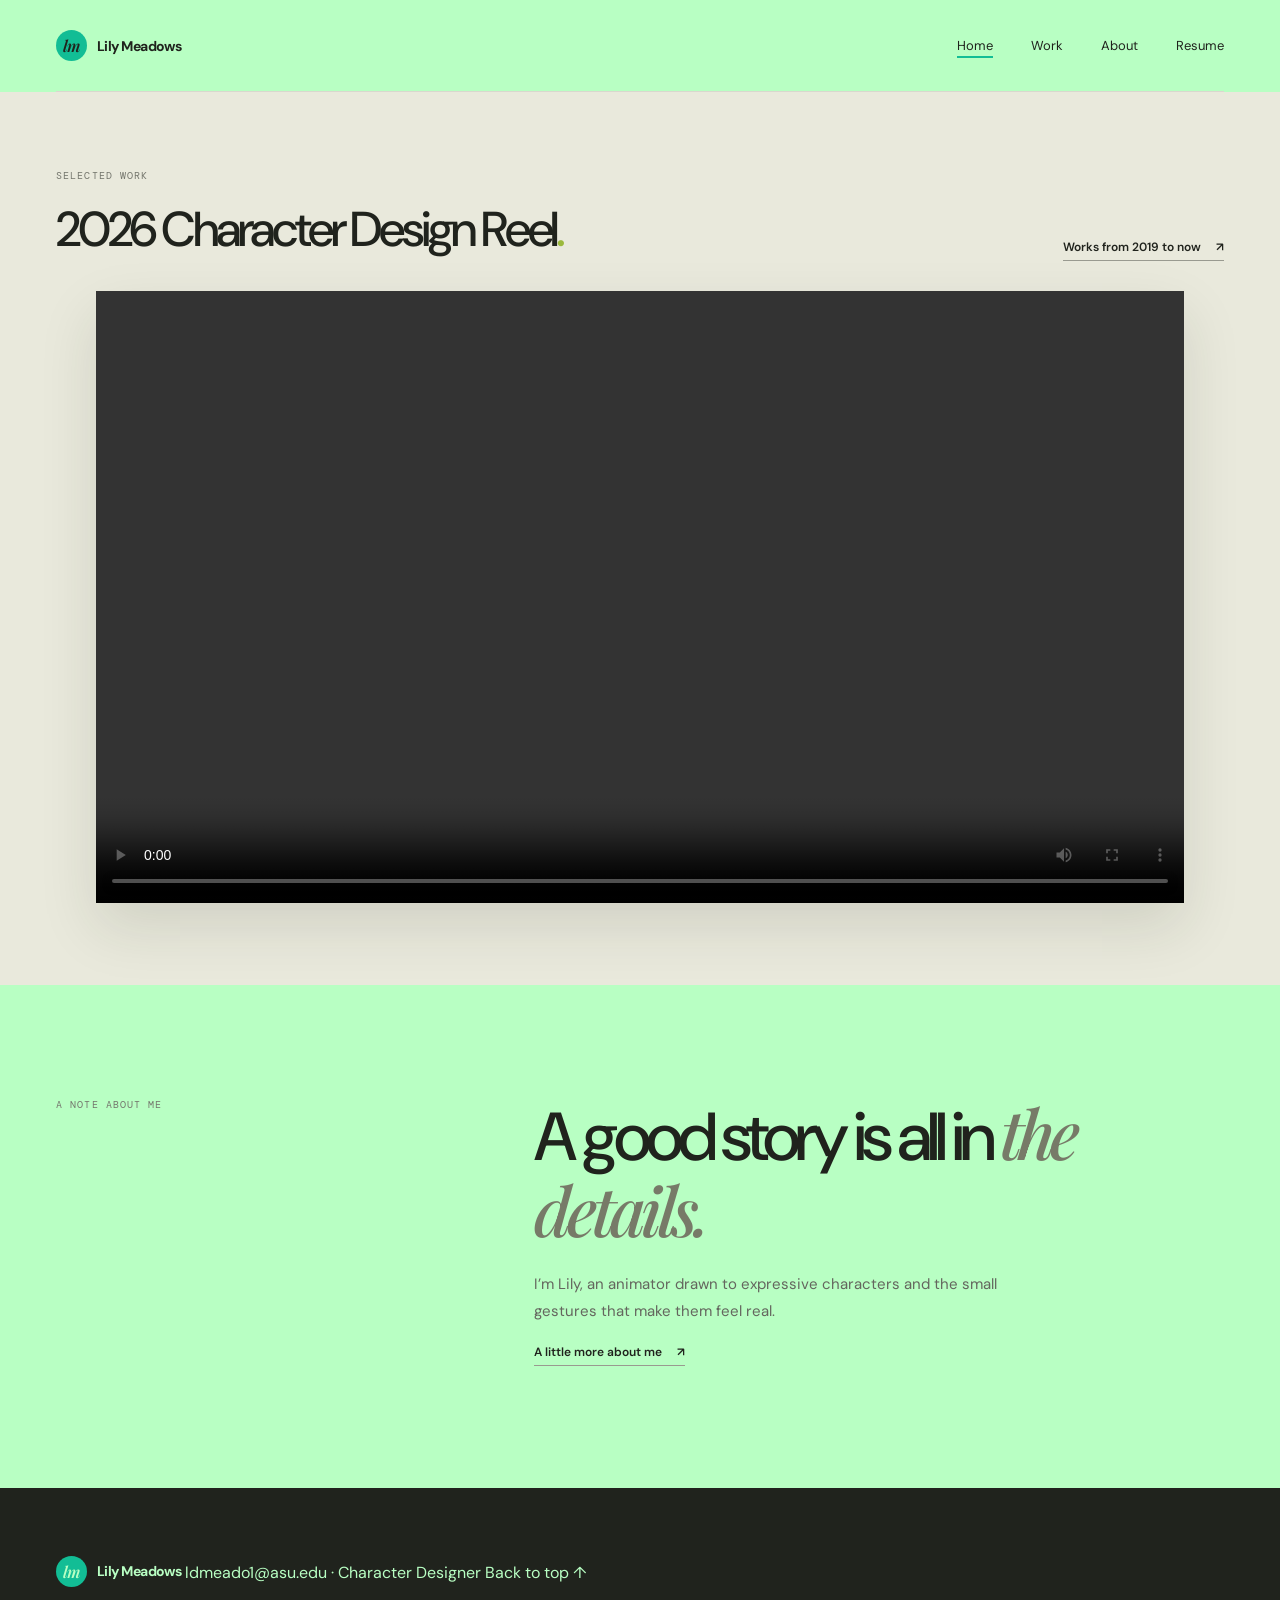
==== index.html @ b5676d4b "s" ====
<!DOCTYPE html>
<html lang="en">
<head>
    <meta charset="UTF-8">
    <meta name="viewport" content="width=device-width, initial-scale=1.0">
    <meta name="theme-color" content="#b8ffc3">
    <meta name="description" content="The animation portfolio of Lily Meadows — character design, movement, and stories brought to life.">
    <title>Lily Meadows — Character Designer</title>
    <link rel="stylesheet" href="style.css">
</head>
<body>
    <header class="site-header" id="top">
        <a class="wordmark" href="index.html" aria-label="Lily Meadows, home">
            <span class="wordmark-mark" aria-hidden="true">lm</span>
            <span>Lily Meadows</span>
        </a>
        <nav class="site-nav" aria-label="Main navigation">
            <a href="index.html" aria-current="page">Home</a>
            <a href="work.html">Work</a>
            <a href="about.html">About</a>
            <a href="Resume.html">Resume</a>
           
        </nav>
    </header>

    <main>
       
        </section>

        <section class="home-feature" aria-labelledby="feature-title">
            <div class="page-shell">
                <div class="section-heading">
                    <div>
                        <p class="eyebrow">Selected work</p>
                        <h2 id="feature-title">2026 Character Design Reel<span class="heading-period">.</span></h2>
                    </div>
                    <a class="text-link" href="work.html">Works from 2019 to now <span aria-hidden="true">↗</span></a>
                </div>
                <figure class="reel" id="reel">
                    <div class="reel-screen">
                        <video controls playsinline preload="metadata" aria-label="Lily Meadows animation reel">
                            <source src="Character_Design_Reel.mp4" type="video/mp4">
                            Your browser does not support the video tag.
                        </video>
                 
            </div>
        </section>

        <section class="home-about page-shell" aria-labelledby="home-about-title">
            <p class="eyebrow">A note about me</p>
            <div>
                <h2 id="home-about-title">A good story is all in <em>the details.</em></h2>
                <p>I’m Lily, an animator drawn to expressive characters and the small gestures that make them feel real.</p>
                <a class="text-link" href="about.html">A little more about me <span aria-hidden="true">↗</span></a>
            </div>
        </section>
    </main>

    <footer class="site-footer">
        <div class="page-shell footer-inner">
           
                <a class="wordmark" href="index.html"><span class="wordmark-mark" aria-hidden="true">lm</span><span>Lily Meadows</span></a>
                <span>ldmeado1@asu.edu · Character Designer</span>
                <a href="#top">Back to top ↑</a>
            </div>
        </div>

    </footer>
</body>
</html>
---- style.css ----
@import url('https://fonts.googleapis.com/css2?family=DM+Mono:wght@400;500&family=DM+Sans:wght@400;500;600;700&family=Playfair+Display:ital,wght@0,500;0,600;1,500;1,600&display=swap');



:root {
    color-scheme: light;
    --paper: #b8ffc3;
    --ink: #20231d;
    --muted: #74766d;
    --green: #12bd95;
    --line: #d9d8ce;
    --serif: "Playfair Display", Georgia, serif;
    --sans: "DM Sans", Arial, sans-serif;
    --mono: "DM Mono", monospace;
}

* {
    box-sizing: border-box;
}

html {
    scroll-behavior: smooth;
    scroll-padding-top: 5rem;
}

body {
    margin: 0;
    background: var(--paper);
    color: var(--ink);
    font-family: var(--sans);
    -webkit-font-smoothing: antialiased;
}

a {
    color: inherit;
    text-decoration: none;
}

a:focus-visible {
    outline: 2px solid var(--ink);
    outline-offset: 5px;
}

.page-shell,
.site-header {
    width: min(100% - 112px, 1280px);
    margin-inline: auto;
}

.site-header {
    height: 92px;
    display: flex;
    align-items: center;
    justify-content: space-between;
    border-bottom: 1px solid var(--line);
}

.wordmark {
    display: inline-flex;
    align-items: center;
    gap: 10px;
    font-size: 14px;
    font-weight: 700;
    letter-spacing: -0.04em;
}

.wordmark-mark {
    display: grid;
    width: 31px;
    height: 31px;
    place-items: center;
    border-radius: 50%;
    background: var(--green);
    font-family: var(--serif);
    font-size: 16px;
    font-style: italic;
    font-weight: 600;
}

.site-nav {
    display: flex;
    align-items: center;
    gap: 38px;
    font-size: 13px;
}

.site-nav a,
.footer-bottom a:last-child {
    transition: opacity 160ms ease;
}

.site-nav a:hover,
.footer-bottom a:last-child:hover {
    opacity: 0.55;
}

.site-nav .nav-contact {
    display: inline-flex;
    align-items: center;
    gap: 12px;
    padding: 12px 17px;
    border: 1px solid var(--ink);
    border-radius: 99px;
}

.site-nav a[aria-current="page"] {
    text-decoration: underline;
    text-decoration-color: var(--green);
    text-decoration-thickness: 2px;
    text-underline-offset: 6px;
}

.page-intro {
    display: grid;
    grid-template-columns: 1fr minmax(220px, 0.55fr);
    align-items: end;
    gap: 20px 40px;
    padding-top: 105px;
    padding-bottom: 84px;
}

.page-intro > .eyebrow {
    grid-column: 1 / -1;
    color: var(--muted);
}

.page-intro h1 {
    grid-column: 1;
    align-self: start;
    font-size: clamp(68px, 9vw, 118px);
    line-height: 0.9;
}

.page-intro-note {
    max-width: 330px;
    justify-self: end;
    margin-bottom: 7px;
    color: #64665e;
    font-size: 15px;
    line-height: 1.8;
}

.about-page-intro h1 {
    font-size: clamp(58px, 8vw, 106px);
}

.resume-content {
    padding: 20px 0 105px;
    background: #e9e9dc;
}

.resume-pdf-section {
    padding: 0 0 76px;
}

.resume-pdf-heading {
    display: flex;
    align-items: center;
    justify-content: space-between;
    gap: 20px;
    padding: 18px 0;
    border-top: 1px solid var(--line);
}

.resume-pdf-heading .eyebrow {
    color: var(--muted);
}

.resume-pdf-viewer {
    display: block;
    width: 100%;
    height: min(1100px, 120vh);
    border: 1px solid var(--line);
    background: #fff;
}

.resume-row {
    display: grid;
    grid-template-columns: 1fr 1.65fr;
    gap: 60px;
    padding: 34px 0;
    border-bottom: 1px solid var(--line);
}

.resume-row > .eyebrow {
    padding-top: 5px;
    color: var(--muted);
}

.resume-detail {
    max-width: 680px;
}

.resume-detail > p,
.resume-project p {
    max-width: 560px;
    margin-bottom: 18px;
    color: #64665e;
    font-size: 15px;
    line-height: 1.8;
}

.focus-list {
    display: grid;
    grid-template-columns: repeat(2, minmax(0, 1fr));
    gap: 14px 24px;
    margin: 0;
    padding: 0;
    list-style: none;
}

.focus-list li {
    font-family: var(--serif);
    font-size: 21px;
}

.resume-project {
    display: flex;
    align-items: center;
    justify-content: space-between;
    gap: 24px;
}

.resume-project h3 {
    margin: 0 0 6px;
    font-size: 17px;
    font-weight: 600;
}

.resume-project p {
    margin-bottom: 0;
    font-size: 12px;
}

.home-feature {
    padding: 76px 0 82px;
    background: #e9e9dc;
}

.home-feature .section-heading {
    gap: 28px;
}

.home-feature .section-heading h2 {
    max-width: 620px;
}

.feature-card {
    position: relative;
    display: flex;
    min-height: 300px;
    align-items: center;
    justify-content: space-between;
    overflow: hidden;
    padding: 50px 7%;
    background: var(--ink);
    color: var(--paper);
    transition: background 180ms ease;
}

.feature-card:hover {
    background: #30342a;
}

.feature-star {
    color: var(--green);
    font-size: clamp(110px, 19vw, 230px);
    line-height: 1;
    transition: transform 400ms ease;
}

.feature-card:hover .feature-star {
    transform: rotate(35deg);
}

.feature-card-copy {
    display: grid;
    gap: 13px;
}

.feature-card-copy .caption-label {
    color: #aeb1a3;
}

.feature-card-title {
    font-family: var(--serif);
    font-size: clamp(30px, 5vw, 56px);
    letter-spacing: -0.05em;
}

.feature-card-link {
    color: var(--green);
    font-size: 12px;
}

.feature-card-index {
    position: absolute;
    right: 22px;
    bottom: 20px;
    color: #aeb1a3;
    font-family: var(--mono);
    font-size: 9px;
}

.home-about {
    display: grid;
    grid-template-columns: 1fr 1.65fr;
    gap: 60px;
    padding-top: 112px;
    padding-bottom: 122px;
}

.home-about > .eyebrow {
    color: var(--muted);
}

.home-about h2 {
    max-width: 600px;
    margin-bottom: 20px;
    font-size: clamp(39px, 5.3vw, 68px);
    font-weight: 500;
    letter-spacing: -0.075em;
    line-height: 1.06;
}

.home-about h2 em {
    color: #777a68;
    font-family: var(--serif);
    font-weight: 500;
    letter-spacing: -0.075em;
}

.home-about > div > p {
    max-width: 515px;
    color: #64665e;
    font-size: 15px;
    line-height: 1.8;
}

.work-note {
    display: flex;
    align-items: center;
    justify-content: space-between;
    gap: 24px;
    padding-top: 43px;
    padding-bottom: 43px;
}

.work-note-star {
    color: var(--green);
    font-size: 28px;
}

.work-note p {
    margin: 0;
    font-family: var(--serif);
    font-size: clamp(18px, 2.5vw, 27px);
    font-style: italic;
}

.about-page-section {
    padding: 80px 0 110px;
    background: #e9e9dc;
}

.about-page-grid {
    display: grid;
    grid-template-columns: 1fr 1.65fr;
    gap: 60px;
}

.about-page-grid .about-label {
    justify-content: space-between;
}

.about-page-grid .about-copy > p + p {
    margin-top: -5px;
}

.about-values {
    display: grid;
    grid-template-columns: repeat(3, 1fr);
    gap: 30px;
    padding-top: 77px;
    padding-bottom: 92px;
}

.about-values article {
    padding-top: 18px;
    border-top: 1px solid var(--line);
}

.value-number {
    color: var(--muted);
    font-family: var(--mono);
    font-size: 10px;
}

.about-values h2 {
    margin: 27px 0 10px;
    font-family: var(--serif);
    font-size: 25px;
    font-weight: 500;
    letter-spacing: -0.03em;
}

.about-values p {
    max-width: 280px;
    margin-bottom: 0;
    color: #64665e;
    font-size: 13px;
    line-height: 1.8;
}

.intro {
    position: relative;
    display: grid;
    min-height: 495px;
    grid-template-columns: 1.35fr 0.65fr;
    align-items: center;
    padding-top: 36px;
    padding-bottom: 70px;
}

.eyebrow {
    margin: 0;
    font-family: var(--mono);
    font-size: 10px;
    letter-spacing: 0.11em;
    line-height: 1.5;
    text-transform: uppercase;
}

.intro-copy .eyebrow {
    display: flex;
    align-items: center;
    gap: 10px;
    margin-bottom: 25px;
    color: var(--muted);
}

.availability-dot {
    width: 7px;
    height: 7px;
    border-radius: 50%;
    background: #a5c937;
    box-shadow: 0 0 0 4px rgb(165 201 55 / 17%);
}

h1,
h2,
p,
figure {
    margin-top: 0;
}

h1 {
    margin-bottom: 0;
    font-size: clamp(76px, 10vw, 144px);
    font-weight: 500;
    letter-spacing: -0.095em;
    line-height: 0.82;
}

h1 em,
.about-copy h2 em,
.footer-title em {
    color: #777a68;
    font-family: var(--serif);
    font-weight: 500;
    letter-spacing: -0.075em;
}

.intro-aside {
    position: relative;
    width: min(100%, 285px);
    justify-self: end;
    margin-top: 95px;
}

.scribble {
    display: block;
    margin-bottom: 22px;
    color: #b3c95f;
    font-size: 38px;
    line-height: 1;
}

.intro-aside p,
.about-copy > p {
    color: #64665e;
    font-size: 15px;
    line-height: 1.8;
}

.intro-aside p {
    margin-bottom: 21px;
}

.text-link {
    display: inline-flex;
    align-items: center;
    gap: 15px;
    padding-bottom: 5px;
    border-bottom: 1px solid #999a90;
    font-size: 12px;
    font-weight: 600;
}

.text-link span {
    transition: transform 180ms ease;
}

.text-link:hover span {
    transform: translate(3px, -2px);
}

.intro-index {
    position: absolute;
    right: 0;
    bottom: 30px;
    left: 0;
    display: flex;
    justify-content: space-between;
    color: var(--muted);
    font-family: var(--mono);
    font-size: 9px;
    letter-spacing: 0.08em;
    text-transform: uppercase;
}

.work-section {
    padding: 87px 0 83px;
    background: #e9e9dc;
}

.section-heading {
    display: flex;
    align-items: end;
    justify-content: space-between;
    margin-bottom: 30px;
}

.section-heading .eyebrow {
    margin-bottom: 14px;
    color: var(--muted);
}

.section-heading h2 {
    margin-bottom: 0;
    font-size: clamp(30px, 4vw, 49px);
    font-weight: 500;
    letter-spacing: -0.065em;
}

.heading-period {
    color: #9bb93c;
}

.section-number {
    padding-bottom: 6px;
    color: var(--muted);
    font-family: var(--mono);
    font-size: 10px;
}

.reel {
    margin-bottom: 0;
}

.reel-screen {
    overflow: hidden;
    background: #111;
    box-shadow: 0 24px 55px rgb(37 39 28 / 12%);
}

.reel video {
    display: block;
    width: 100%;
    aspect-ratio: 16 / 9;
    background: #111;
    object-fit: contain;
}

.reel-caption {
    display: flex;
    align-items: end;
    justify-content: space-between;
    padding-top: 19px;
}

.reel-caption > div {
    display: grid;
    gap: 5px;
}

.caption-label {
    color: var(--muted);
    font-family: var(--mono);
    font-size: 9px;
    letter-spacing: 0.08em;
    text-transform: uppercase;
}

.caption-title {
    font-size: 14px;
    font-weight: 600;
}

.reel-duration {
    color: var(--muted);
    font-family: var(--mono);
    font-size: 10px;
}

.reel-duration span {
    padding-inline: 5px;
    color: #9bb93c;
}

.ticker {
    overflow: hidden;
    padding: 22px 0 20px;
    background: var(--green);
}

.ticker-track {
    display: flex;
    width: max-content;
    align-items: center;
    gap: 30px;
    animation: drift 30s linear infinite;
    font-family: var(--serif);
    font-size: 21px;
    font-style: italic;
    letter-spacing: -0.03em;
}

.ticker-track i {
    font-family: var(--sans);
    font-size: 14px;
    font-style: normal;
}

.about-section {
    display: grid;
    grid-template-columns: 1fr 1.65fr;
    gap: 60px;
    padding-top: 122px;
    padding-bottom: 132px;
}

.about-label {
    display: flex;
    flex-direction: column;
    align-items: start;
    justify-content: space-between;
}

.about-label .eyebrow {
    color: var(--muted);
}

.about-doodle {
    color: #b3c95f;
    font-size: 36px;
}

.about-copy {
    max-width: 680px;
}

.about-copy h2 {
    max-width: 600px;
    margin-bottom: 23px;
    font-size: clamp(39px, 5.3vw, 68px);
    font-weight: 500;
    letter-spacing: -0.075em;
    line-height: 1.06;
}

.about-copy > p {
    max-width: 515px;
    margin-bottom: 22px;
}

.site-footer {
    padding: 68px 0 23px;
    background: var(--ink);
    color: var(--paper);
}

.footer-inner > .eyebrow {
    margin-bottom: 27px;
    color: #aeb1a3;
}

.footer-title {
    position: relative;
    display: inline-block;
    margin-bottom: 85px;
    font-size: clamp(54px, 9vw, 112px);
    font-weight: 500;
    letter-spacing: -0.085em;
    line-height: 0.98;
}

.footer-title em {
    color: var(--green);
}

.footer-title > span {
    position: absolute;
    top: 11px;
    right: -35px;
    color: var(--green);
    font-family: var(--sans);
    font-size: 25px;
    letter-spacing: 0;
}

.footer-bottom {
    display: flex;
    min-height: 53px;
    align-items: end;
    justify-content: space-between;
    border-top: 1px solid #45483f;
    color: #aeb1a3;
    font-size: 10px;
}

.footer-bottom .wordmark {
    color: var(--paper);
    font-size: 12px;
}

.footer-bottom .wordmark-mark {
    background: var(--green);
    color: var(--ink);
}

.footer-bottom > span {
    font-family: var(--mono);
    font-size: 9px;
}

@keyframes drift {
    to {
        transform: translateX(-50%);
    }
}

@media (max-width: 760px) {
    .page-shell,
    .site-header {
        width: min(100% - 44px, 600px);
    }

    .site-header {
        height: 76px;
    }

    .site-nav {
        gap: 16px;
        font-size: 12px;
    }

    .site-nav .nav-contact {
        display: none;
    }

    .page-intro {
        grid-template-columns: 1fr;
        gap: 20px;
        padding-top: 76px;
        padding-bottom: 60px;
    }

    .page-intro > .eyebrow,
    .page-intro h1 {
        grid-column: 1;
    }

    .page-intro h1,
    .about-page-intro h1 {
        font-size: clamp(65px, 13vw, 96px);
    }

    .page-intro-note {
        max-width: 370px;
        justify-self: end;
        margin-top: 4px;
        margin-bottom: 0;
    }

    .home-feature {
        padding: 60px 0;
    }

    .feature-card {
        min-height: 240px;
        padding: 35px 7%;
    }

    .feature-star {
        font-size: clamp(90px, 21vw, 155px);
    }

    .home-about,
    .about-page-grid,
    .resume-row {
        grid-template-columns: 1fr;
        gap: 27px;
        padding-top: 78px;
        padding-bottom: 83px;
    }

    .home-about h2 {
        font-size: clamp(42px, 9vw, 62px);
    }

    .work-note {
        flex-wrap: wrap;
    }

    .work-note p {
        flex: 1;
        min-width: 210px;
    }

    .about-page-section {
        padding: 62px 0 75px;
    }

    .resume-content {
        padding: 8px 0 64px;
    }

    .resume-pdf-section {
        padding-bottom: 52px;
    }

    .resume-pdf-heading {
        align-items: flex-start;
        flex-direction: column;
        gap: 13px;
    }

    .resume-pdf-viewer {
        height: 75vh;
        min-height: 480px;
    }

    .resume-row {
        gap: 18px;
        padding: 26px 0;
    }

    .resume-project {
        flex-wrap: wrap;
    }

    .about-page-grid {
        padding-top: 0;
        padding-bottom: 0;
    }

    .about-values {
        grid-template-columns: 1fr;
        gap: 28px;
        padding-top: 53px;
        padding-bottom: 66px;
    }

    .about-values article {
        display: grid;
        grid-template-columns: 38px 1fr;
        column-gap: 12px;
    }

    .about-values h2 {
        margin: 0 0 8px;
    }

    .about-values p {
        grid-column: 2;
    }

    .intro {
        min-height: 0;
        grid-template-columns: 1fr;
        gap: 40px;
        padding-top: 89px;
        padding-bottom: 92px;
    }

    .intro-copy .eyebrow {
        margin-bottom: 22px;
    }

    h1 {
        font-size: clamp(78px, 15vw, 115px);
    }

    .intro-aside {
        width: min(82%, 310px);
        justify-self: end;
        margin-top: 0;
    }

    .scribble {
        margin-bottom: 13px;
        font-size: 30px;
    }

    .intro-index {
        bottom: 24px;
        font-size: 8px;
    }

    .work-section {
        padding: 65px 0 61px;
    }

    .section-heading {
        gap: 20px;
        align-items: end;
        margin-bottom: 22px;
    }

    .section-heading h2 {
        font-size: clamp(28px, 6vw, 40px);
    }

    .section-number {
        white-space: nowrap;
        font-size: 8px;
    }

    .reel video {
        aspect-ratio: 4 / 3;
    }

    .ticker {
        padding-block: 17px;
    }

    .ticker-track {
        gap: 22px;
        font-size: 18px;
    }

    .about-section {
        grid-template-columns: 1fr;
        gap: 30px;
        padding-top: 82px;
        padding-bottom: 91px;
    }

    .about-doodle {
        display: none;
    }

    .about-copy h2 {
        font-size: clamp(42px, 9vw, 62px);
    }

    .site-footer {
        padding-top: 55px;
    }

    .footer-title {
        margin-bottom: 66px;
        font-size: clamp(54px, 11vw, 82px);
    }

    .footer-title > span {
        right: -23px;
        font-size: 19px;
    }

    .footer-bottom {
        min-height: 73px;
        flex-wrap: wrap;
        align-items: center;
        gap: 11px;
    }

    .footer-bottom > span {
        order: 1;
        width: 100%;
        padding-bottom: 10px;
    }
}

@media (max-width: 420px) {
    .page-shell,
    .site-header {
        width: calc(100% - 36px);
    }

    .site-nav {
        gap: 12px;
        font-size: 11px;
    }

    .wordmark {
        gap: 7px;
        font-size: 12px;
    }

    .wordmark-mark {
        width: 28px;
        height: 28px;
    }

    .site-nav .nav-contact {
        padding: 9px 10px;
    }

    .intro {
        padding-top: 76px;
    }

    h1 {
        font-size: 76px;
    }

    .intro-index {
        font-size: 7px;
    }
}

@media (prefers-reduced-motion: reduce) {
    html {
        scroll-behavior: auto;
    }

    *,
    *::before,
    *::after {
        animation-duration: 0.01ms !important;
        animation-iteration-count: 1 !important;
        transition-duration: 0.01ms !important;
    }
}
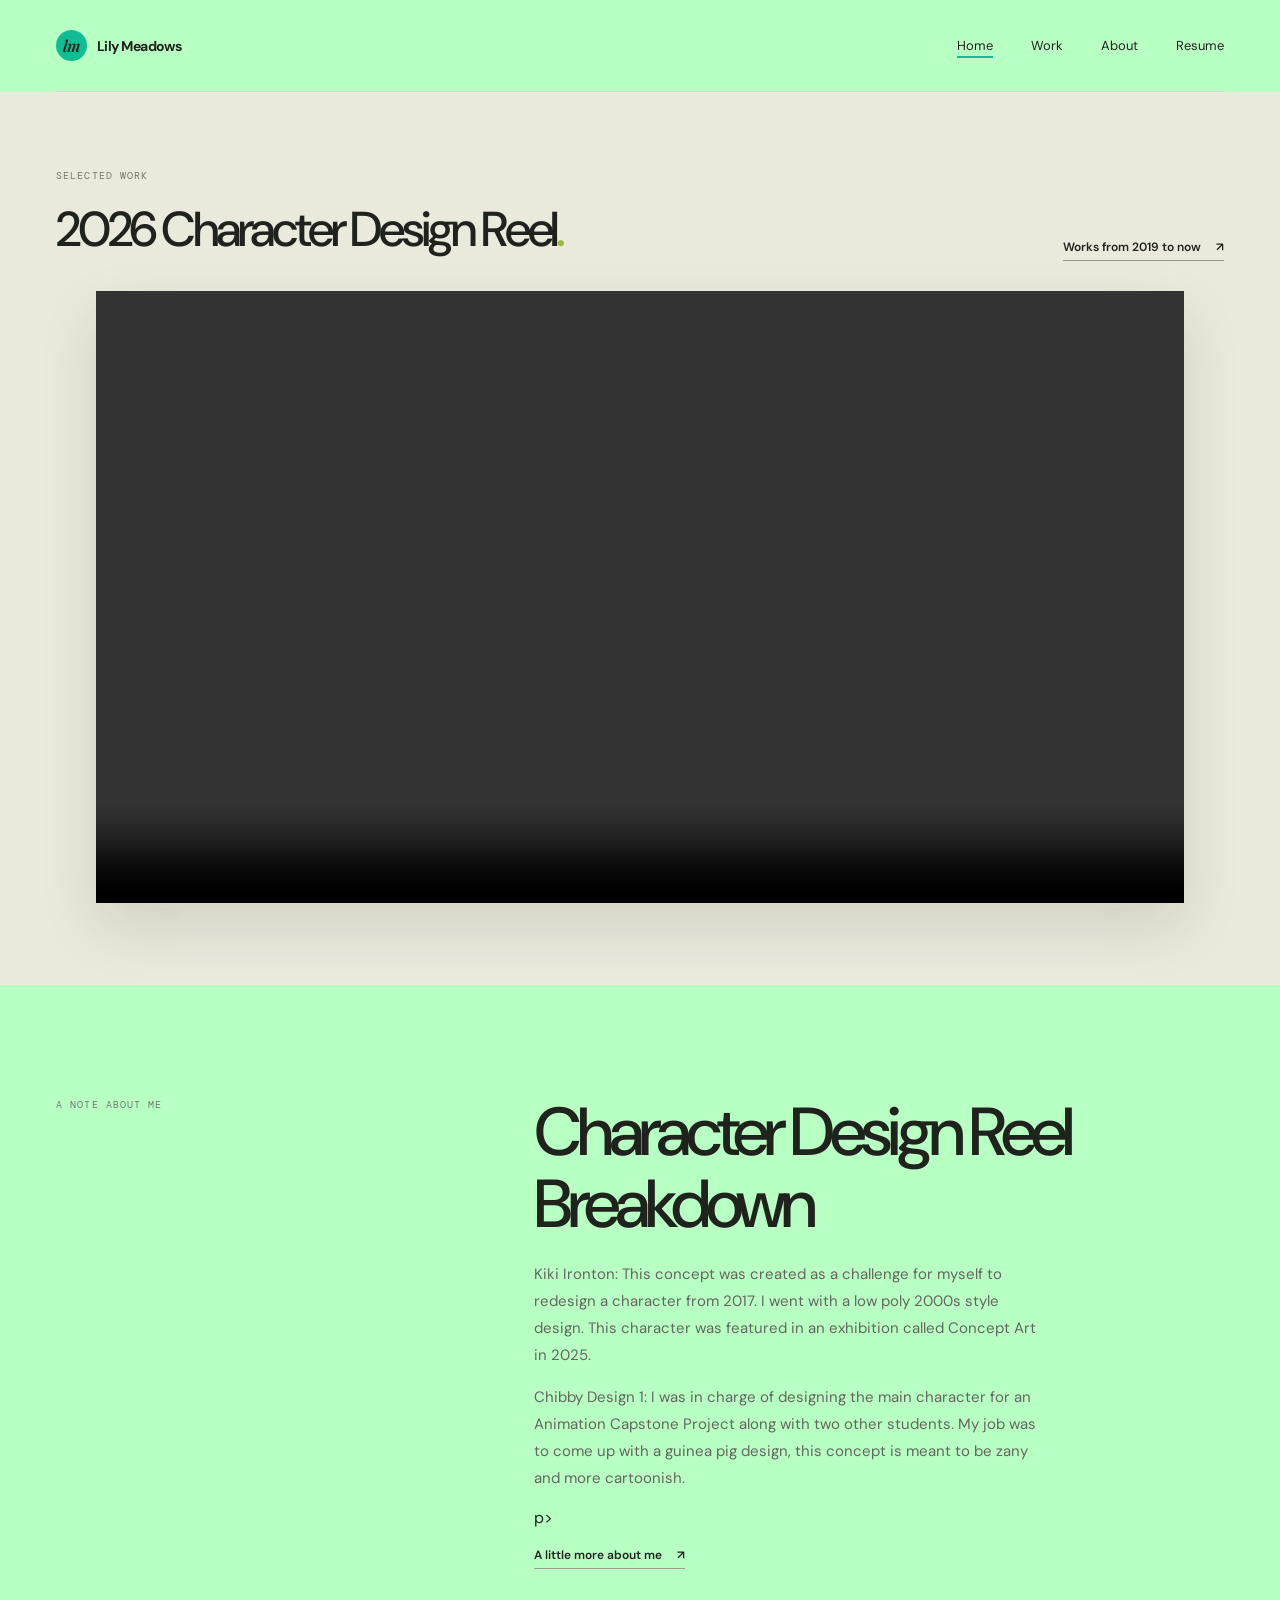
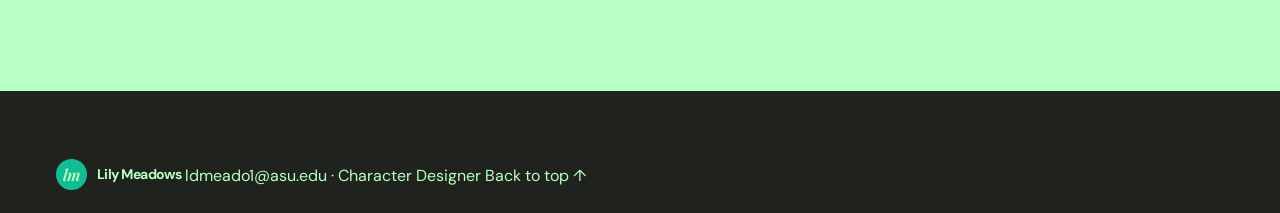
==== commit 7c66a2bd: "j" ====
--- a/index.html
+++ b/index.html
@@ -49,8 +49,9 @@
         <section class="home-about page-shell" aria-labelledby="home-about-title">
             <p class="eyebrow">A note about me</p>
             <div>
-                <h2 id="home-about-title">A good story is all in <em>the details.</em></h2>
-                <p>I’m Lily, an animator drawn to expressive characters and the small gestures that make them feel real.</p>
+                <h2 id="home-about-title">Character Design Reel Breakdown</h2>
+                <p>Kiki Ironton: This concept was created as a challenge for myself to redesign a character from 2017. I went with a low poly 2000s style design. This character was featured in an exhibition called Concept Art in 2025.</p>
+                <p> Chibby Design 1: I was in charge of designing the main character for an Animation Capstone Project along with two other students. My job was to come up with a guinea pig design, this concept is meant to be zany and more cartoonish.</p>p></p>
                 <a class="text-link" href="about.html">A little more about me <span aria-hidden="true">↗</span></a>
             </div>
         </section>
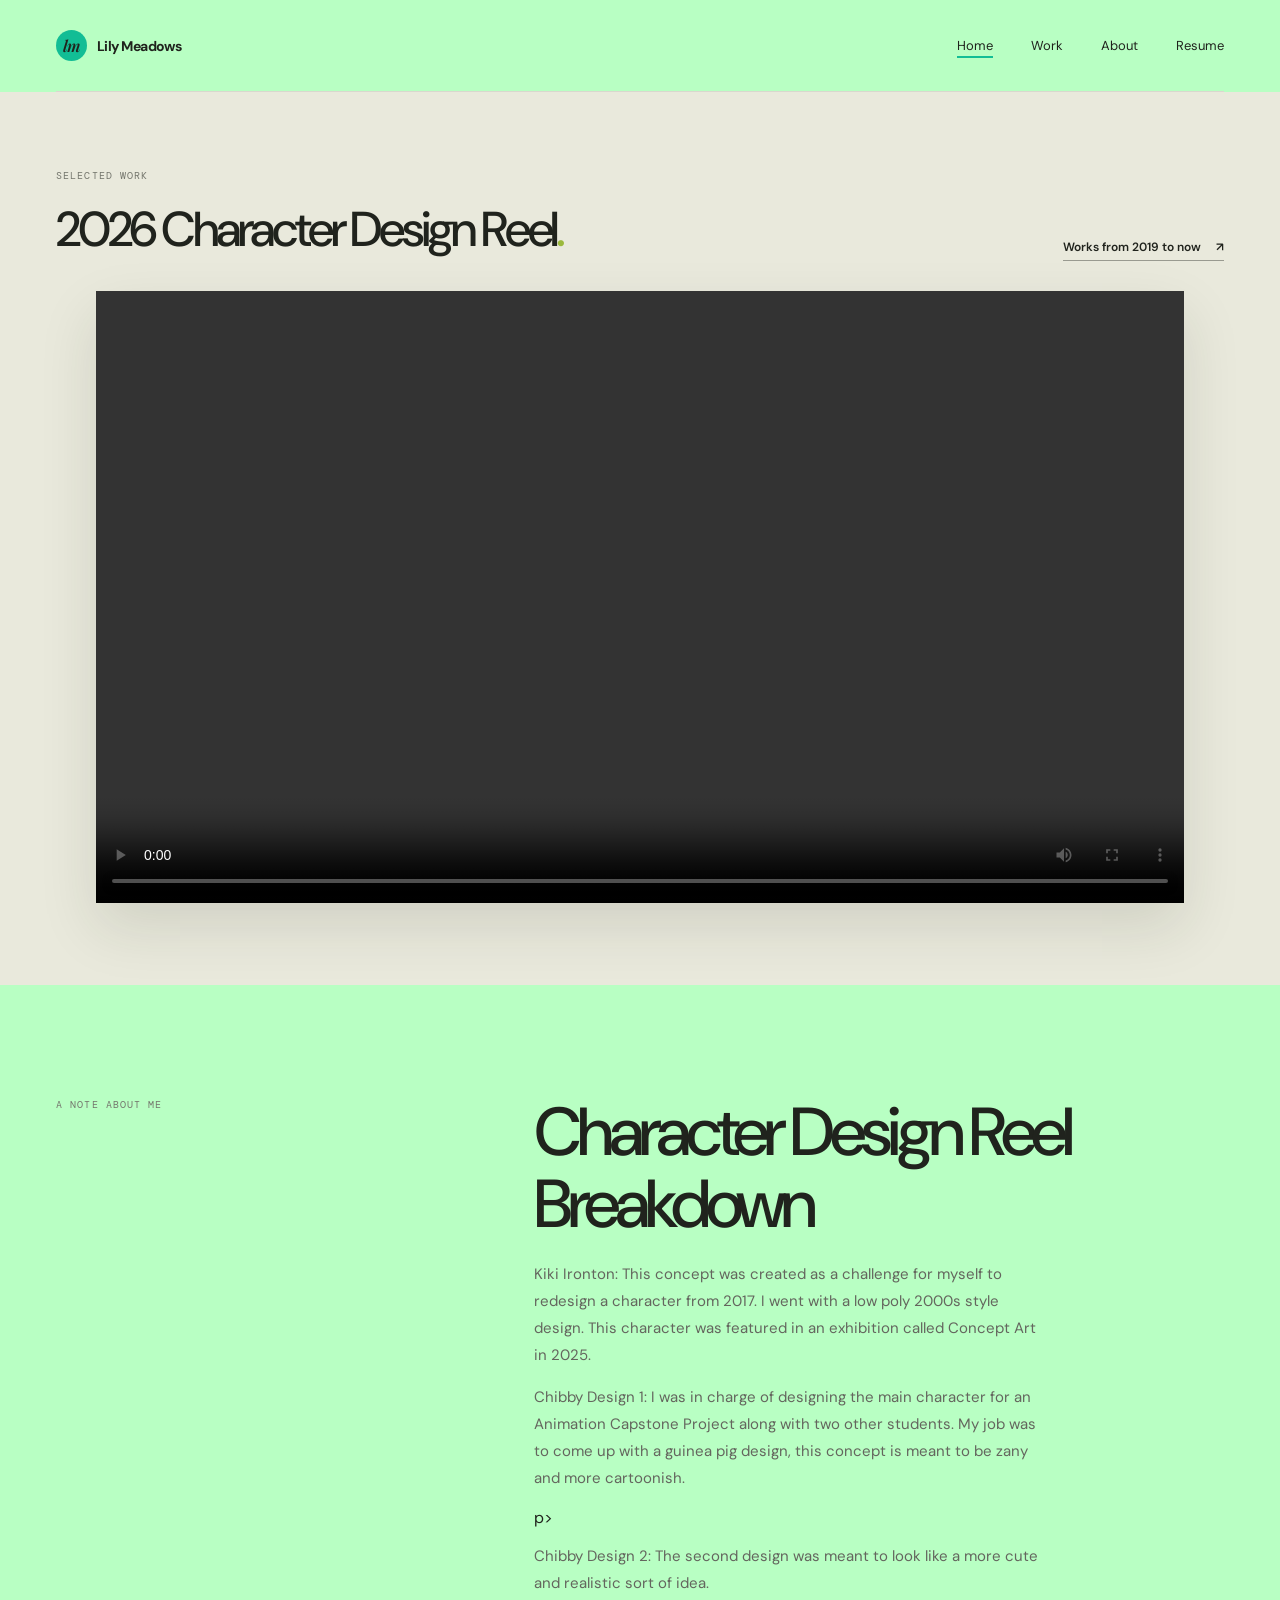
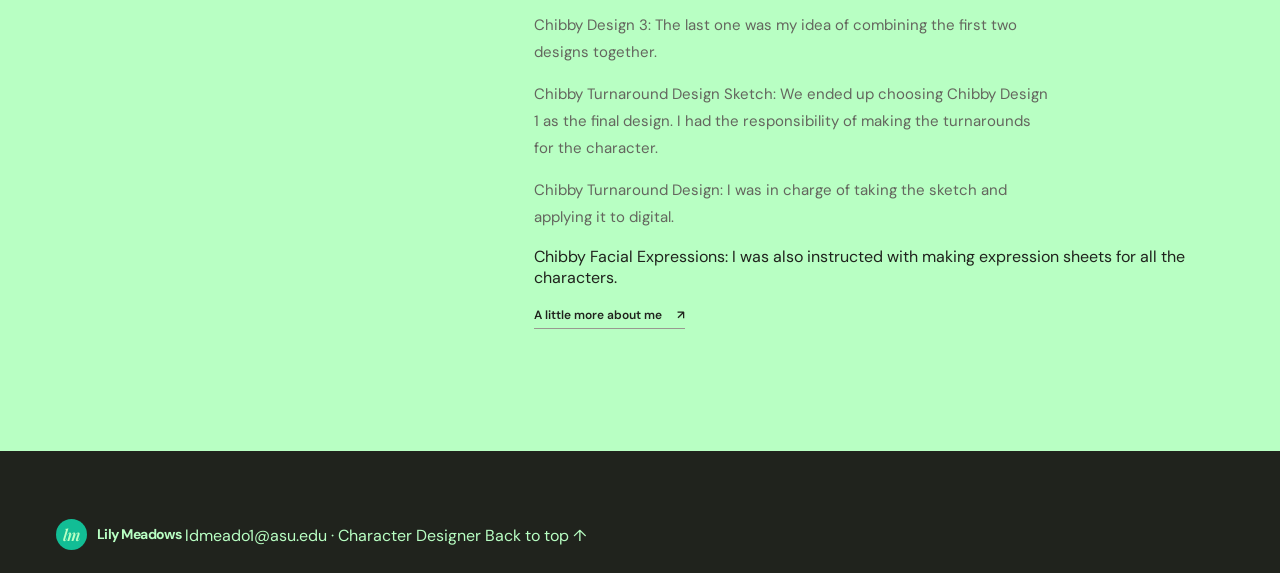
==== commit 07cfca49: "sss" ====
--- a/index.html
+++ b/index.html
@@ -52,6 +52,12 @@
                 <h2 id="home-about-title">Character Design Reel Breakdown</h2>
                 <p>Kiki Ironton: This concept was created as a challenge for myself to redesign a character from 2017. I went with a low poly 2000s style design. This character was featured in an exhibition called Concept Art in 2025.</p>
                 <p> Chibby Design 1: I was in charge of designing the main character for an Animation Capstone Project along with two other students. My job was to come up with a guinea pig design, this concept is meant to be zany and more cartoonish.</p>p></p>
+                <p>Chibby Design 2: The second design was meant to look like a more cute and realistic sort of idea.</p>
+                <p>Chibby Design 3: The last one was my idea of combining the first two designs together. </p>
+                <p>Chibby Turnaround Design Sketch: We ended up choosing Chibby Design 1 as the final design. I had the responsibility of making the turnarounds for the character.</p>
+                <p>Chibby Turnaround Design: I was in charge of taking the sketch and applying it to digital.</p>
+               </p>Chibby Facial Expressions: I was also instructed with making expression sheets for all the characters.</p>
+               
                 <a class="text-link" href="about.html">A little more about me <span aria-hidden="true">↗</span></a>
             </div>
         </section>
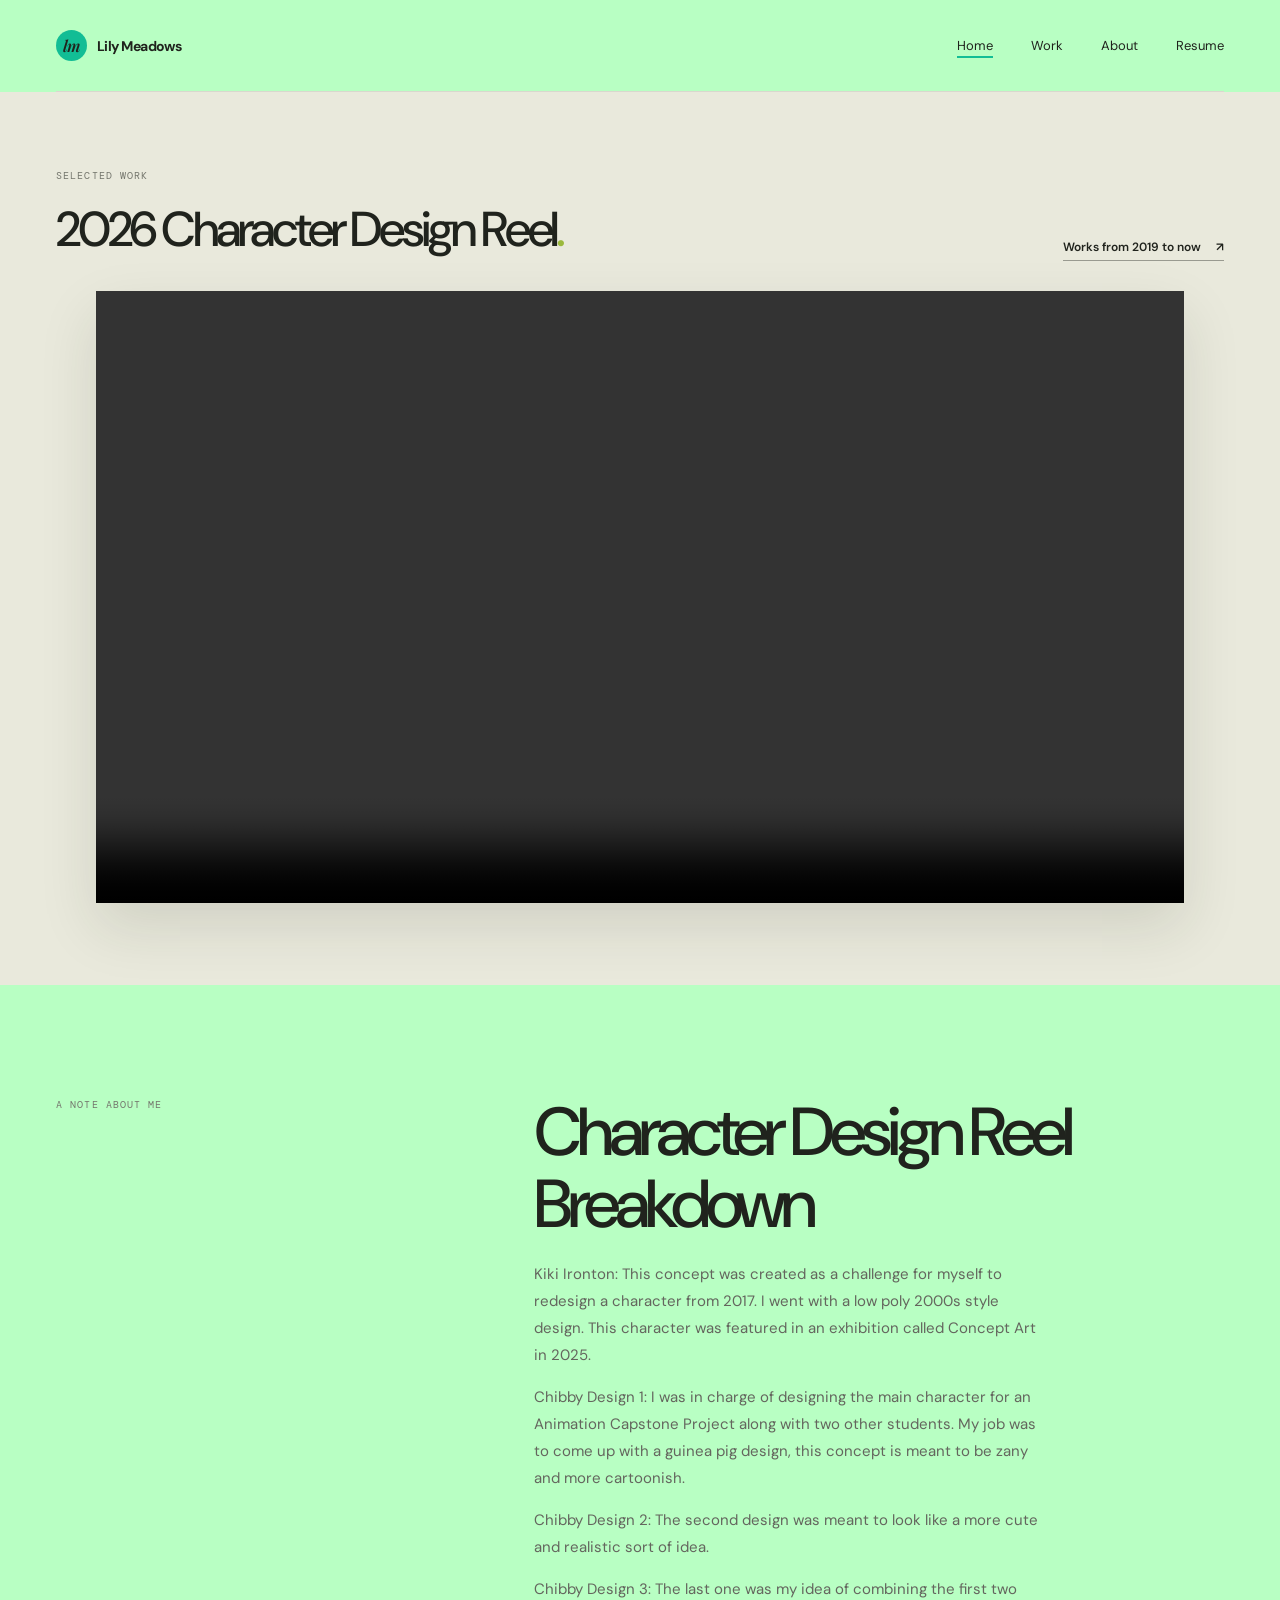
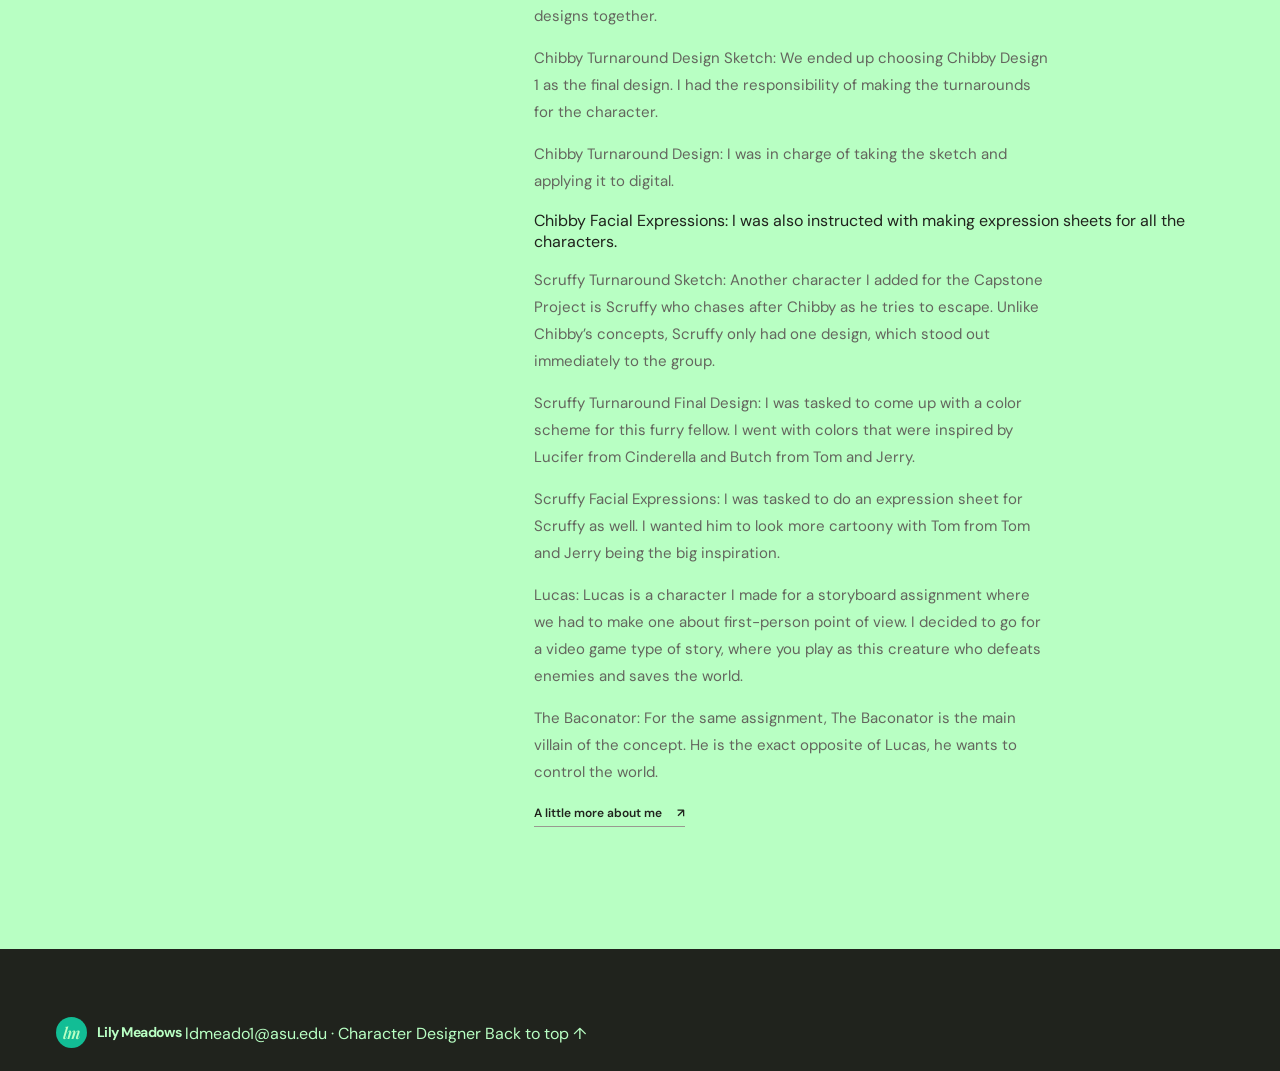
==== commit 0d0f092a: "goooo" ====
--- a/index.html
+++ b/index.html
@@ -51,13 +51,19 @@
             <div>
                 <h2 id="home-about-title">Character Design Reel Breakdown</h2>
                 <p>Kiki Ironton: This concept was created as a challenge for myself to redesign a character from 2017. I went with a low poly 2000s style design. This character was featured in an exhibition called Concept Art in 2025.</p>
-                <p> Chibby Design 1: I was in charge of designing the main character for an Animation Capstone Project along with two other students. My job was to come up with a guinea pig design, this concept is meant to be zany and more cartoonish.</p>p></p>
+                <p> Chibby Design 1: I was in charge of designing the main character for an Animation Capstone Project along with two other students. My job was to come up with a guinea pig design, this concept is meant to be zany and more cartoonish.</p>
                 <p>Chibby Design 2: The second design was meant to look like a more cute and realistic sort of idea.</p>
                 <p>Chibby Design 3: The last one was my idea of combining the first two designs together. </p>
                 <p>Chibby Turnaround Design Sketch: We ended up choosing Chibby Design 1 as the final design. I had the responsibility of making the turnarounds for the character.</p>
                 <p>Chibby Turnaround Design: I was in charge of taking the sketch and applying it to digital.</p>
                </p>Chibby Facial Expressions: I was also instructed with making expression sheets for all the characters.</p>
-               
+               <p> Scruffy Turnaround Sketch: Another character I added for the Capstone Project is Scruffy who chases after Chibby as he tries to escape. Unlike Chibby’s concepts, Scruffy only had one design, which stood out immediately to the group.</p>
+               <p>Scruffy Turnaround Final Design: I was tasked to come up with a color scheme for this furry fellow. I went with colors that were inspired by Lucifer from Cinderella and Butch from Tom and Jerry.</p>
+               <p>Scruffy Facial Expressions: I was tasked to do an expression sheet for Scruffy as well. I wanted him to look more cartoony with Tom from Tom and Jerry being the big inspiration.</p>
+               <p>Lucas: Lucas is a character I made for a storyboard assignment where we had to make one about first-person point of view. I decided to go for a video game type of story, where you play as this creature who defeats enemies and saves the world.</p>
+               <p>The Baconator: For the same assignment, The Baconator is the main villain of the concept. He is the exact opposite of Lucas, he wants to control the world. </p>
+
+
                 <a class="text-link" href="about.html">A little more about me <span aria-hidden="true">↗</span></a>
             </div>
         </section>
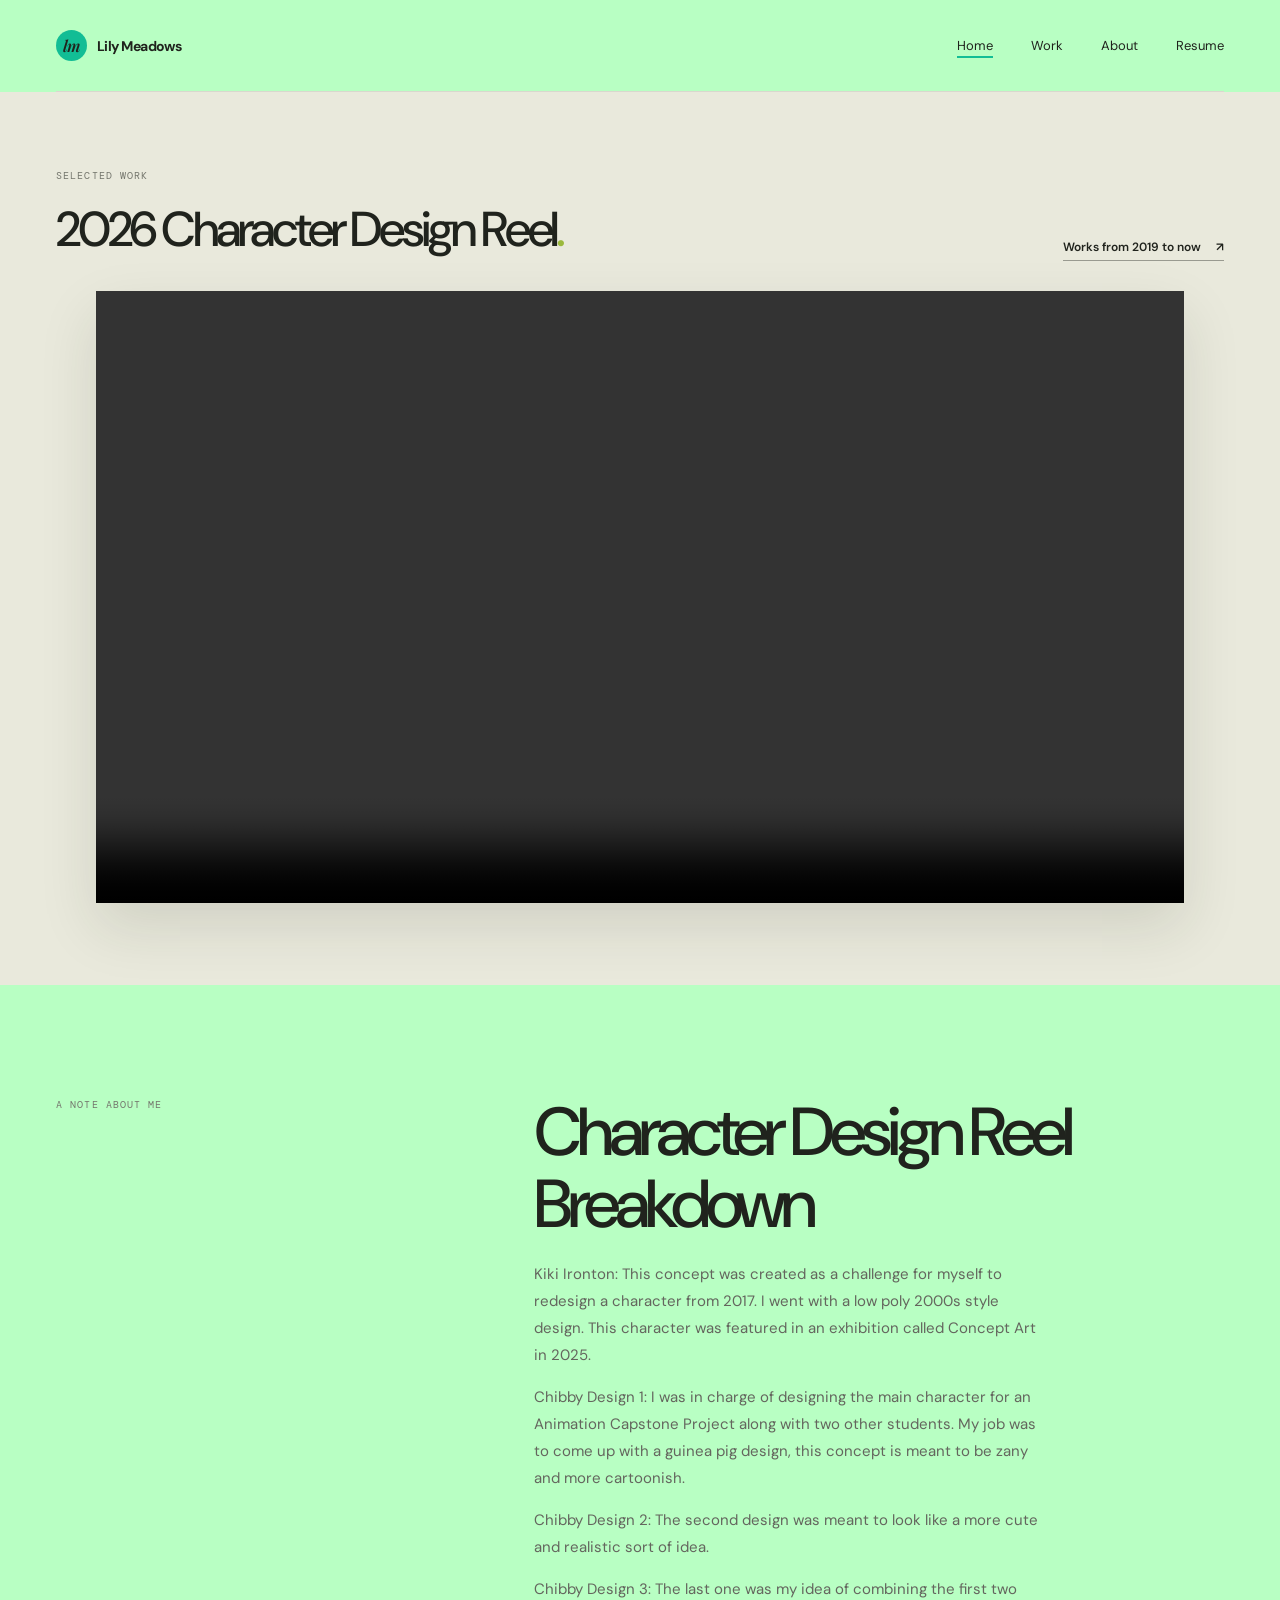
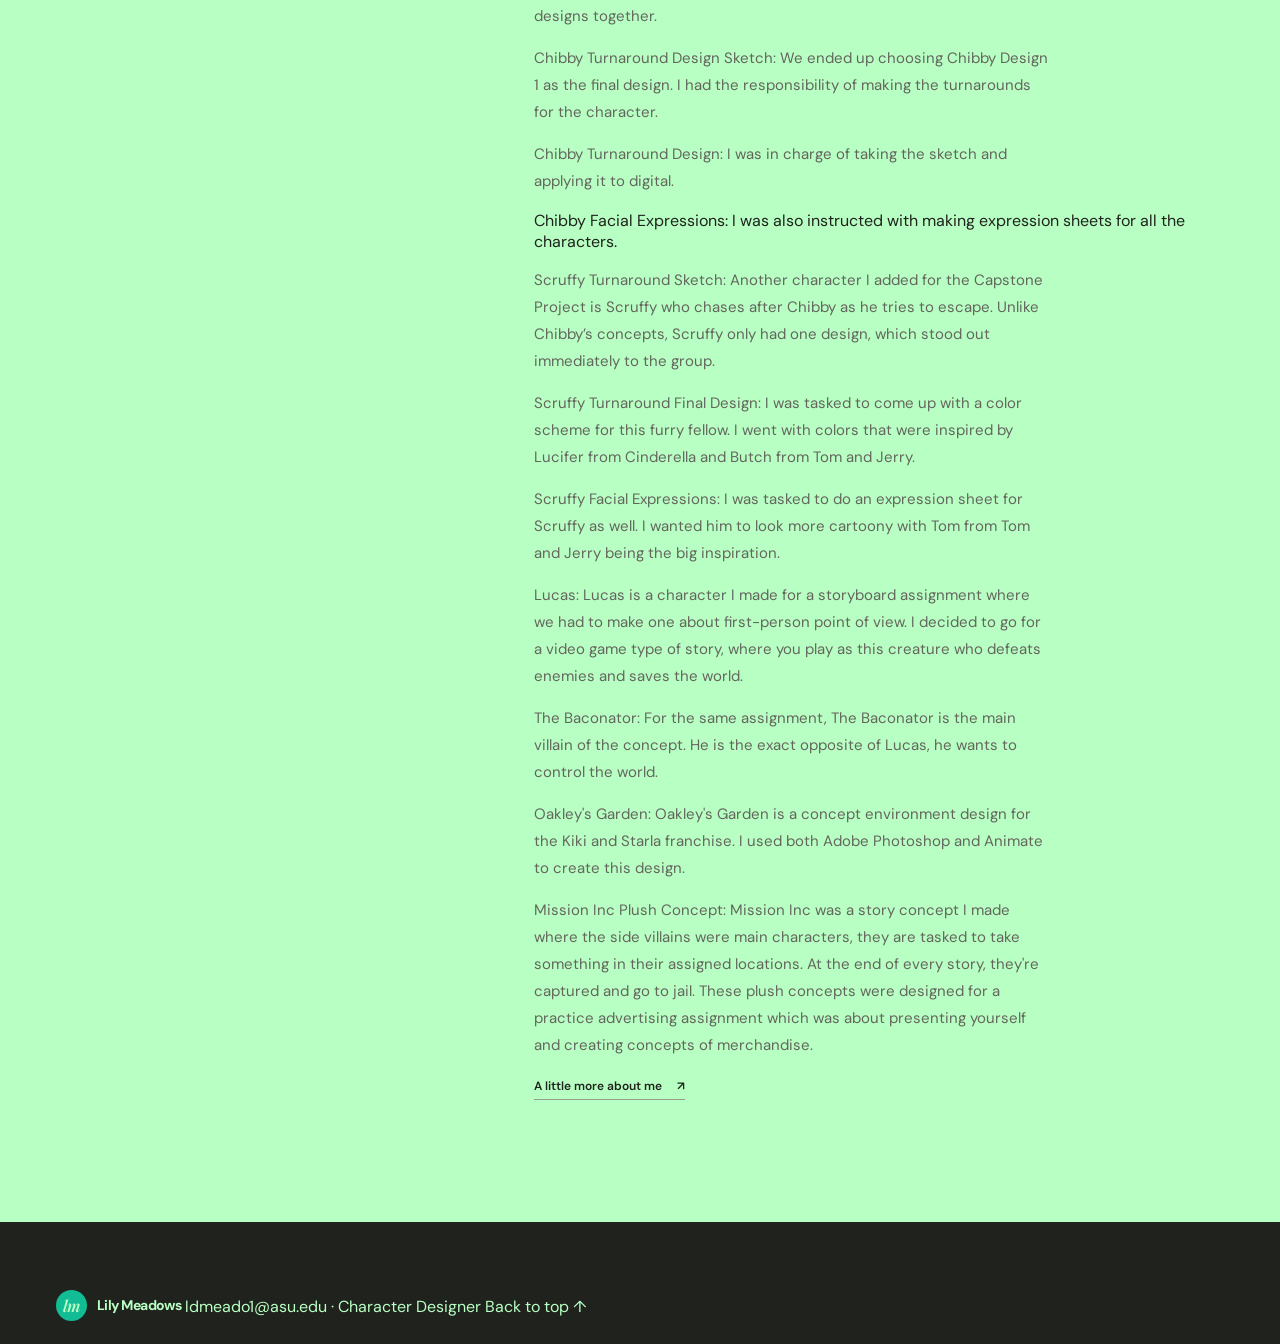
==== commit 99ed8a30: "qwertyuuu" ====
--- a/index.html
+++ b/index.html
@@ -62,6 +62,9 @@
                <p>Scruffy Facial Expressions: I was tasked to do an expression sheet for Scruffy as well. I wanted him to look more cartoony with Tom from Tom and Jerry being the big inspiration.</p>
                <p>Lucas: Lucas is a character I made for a storyboard assignment where we had to make one about first-person point of view. I decided to go for a video game type of story, where you play as this creature who defeats enemies and saves the world.</p>
                <p>The Baconator: For the same assignment, The Baconator is the main villain of the concept. He is the exact opposite of Lucas, he wants to control the world. </p>
+               <p>Oakley's Garden: Oakley's Garden is a concept environment design for the Kiki and Starla franchise. I used both Adobe Photoshop and Animate to create this design.</p>
+               <p>Mission Inc Plush Concept: Mission Inc was a story concept I made where the side villains were main characters, they are tasked to take something in their assigned locations. At the end of every story, they're captured and go to jail. These plush concepts were designed for a practice advertising assignment which was about presenting yourself and creating concepts of merchandise.</p>
+               
 
 
                 <a class="text-link" href="about.html">A little more about me <span aria-hidden="true">↗</span></a>
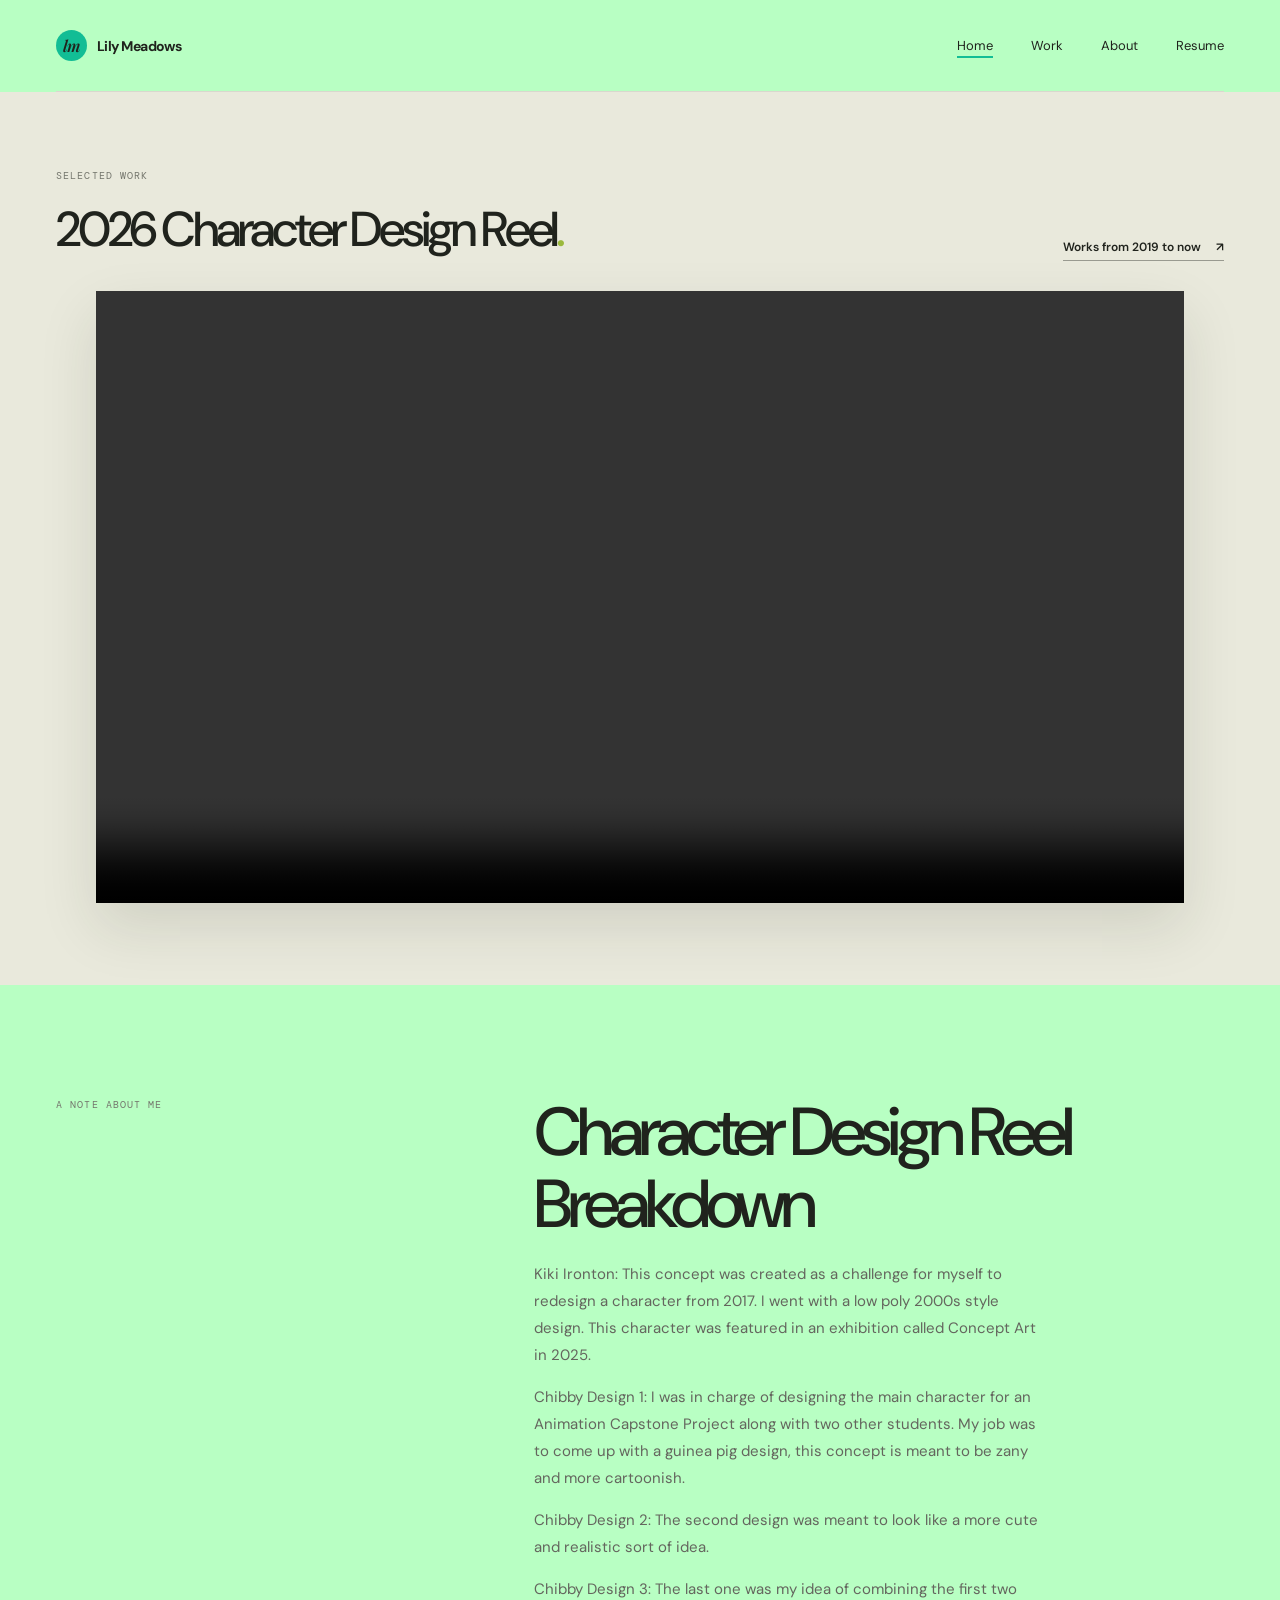
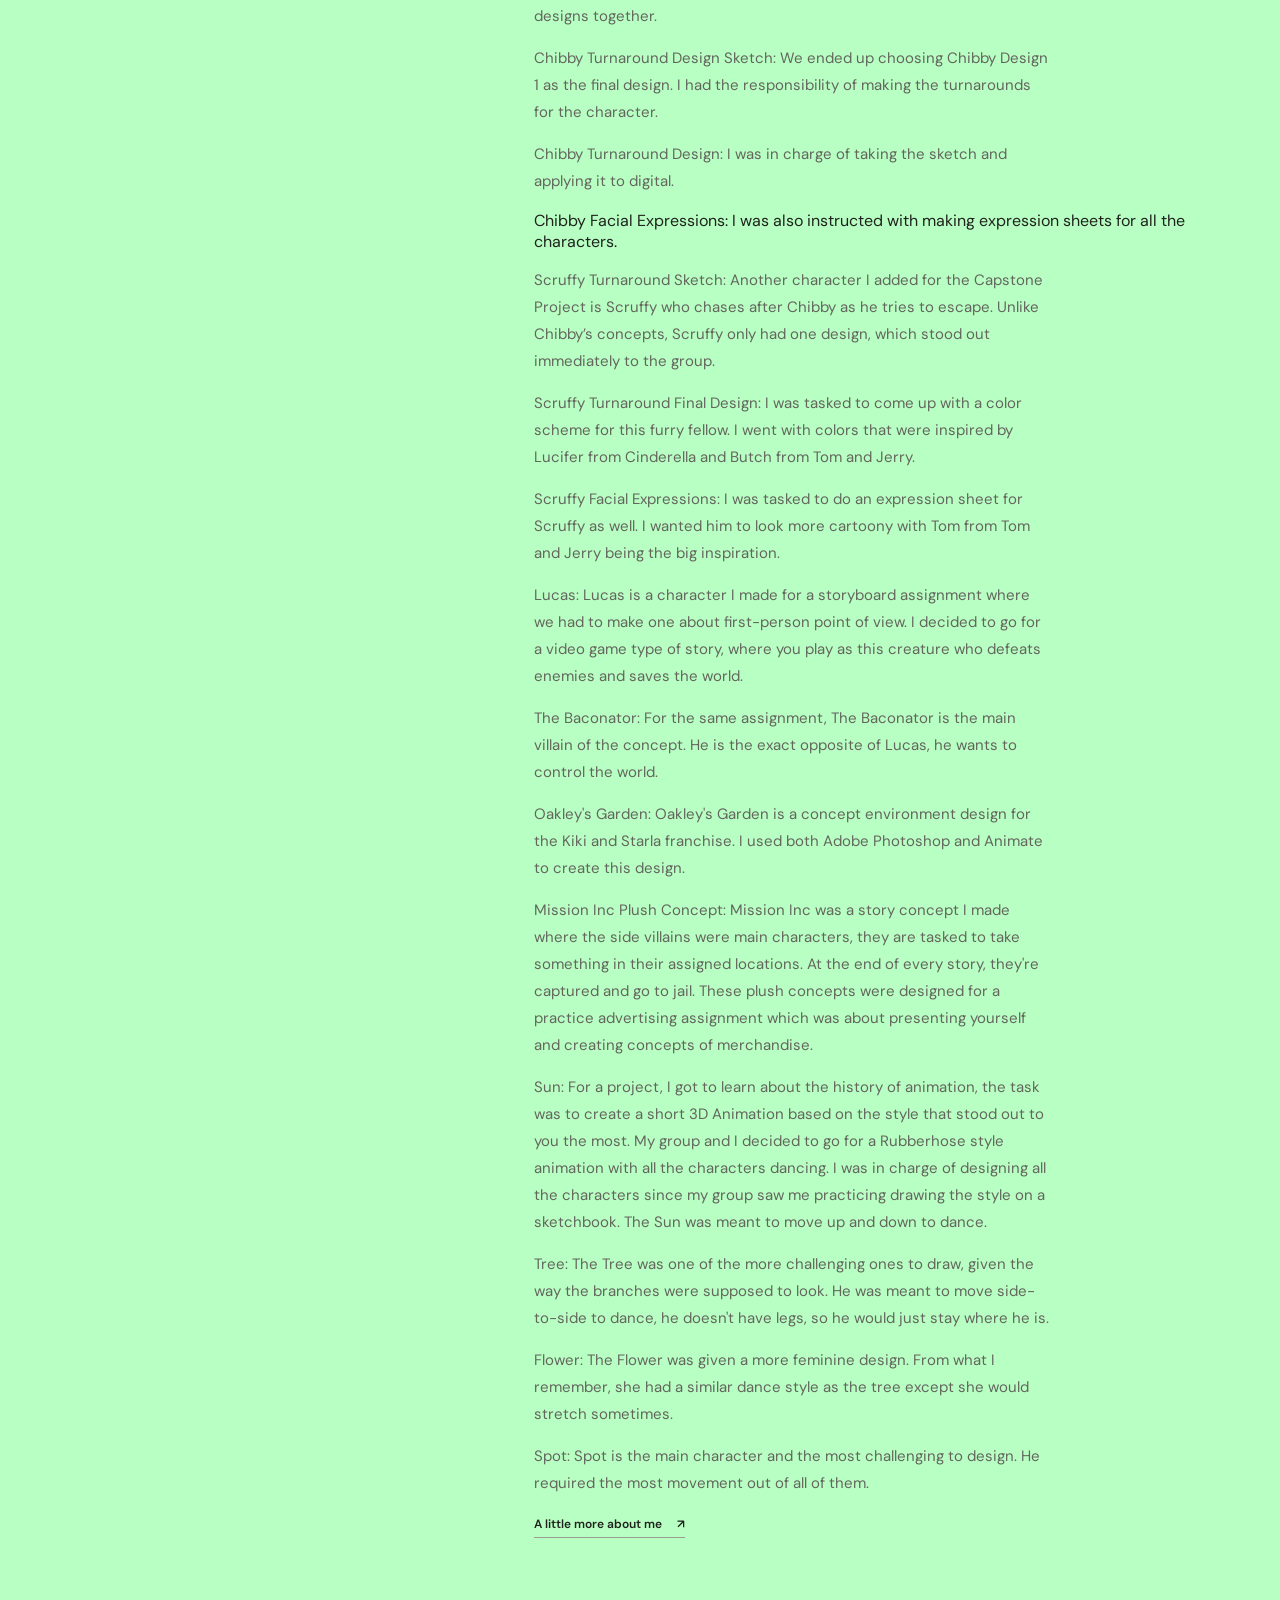
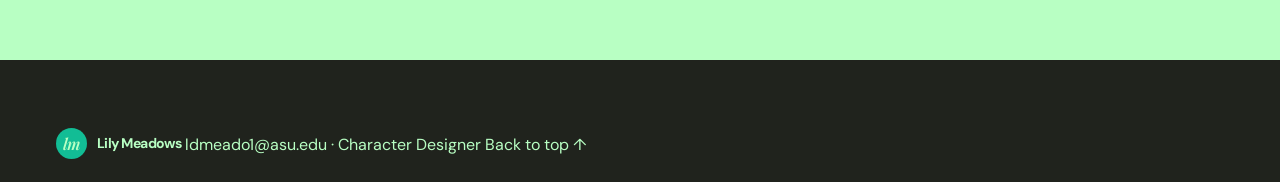
==== commit 0db024e0: "here" ====
--- a/index.html
+++ b/index.html
@@ -64,7 +64,11 @@
                <p>The Baconator: For the same assignment, The Baconator is the main villain of the concept. He is the exact opposite of Lucas, he wants to control the world. </p>
                <p>Oakley's Garden: Oakley's Garden is a concept environment design for the Kiki and Starla franchise. I used both Adobe Photoshop and Animate to create this design.</p>
                <p>Mission Inc Plush Concept: Mission Inc was a story concept I made where the side villains were main characters, they are tasked to take something in their assigned locations. At the end of every story, they're captured and go to jail. These plush concepts were designed for a practice advertising assignment which was about presenting yourself and creating concepts of merchandise.</p>
-               
+               <p>Sun: For a project, I got to learn about the history of animation, the task was to create a short 3D Animation based on the style that stood out to you the most. My group and I decided to go for a Rubberhose style animation with all the characters dancing. I was in charge of designing all the characters since my group saw me practicing drawing the style on a sketchbook. The Sun was meant to move up and down to dance.</p>
+               <p>Tree: The Tree was one of the more challenging ones to draw, given the way the branches were supposed to look. He was meant to move side-to-side to dance, he doesn't have legs, so he would just stay where he is.</p>
+               <p>Flower: The Flower was given a more feminine design. From what I remember, she had a similar dance style as the tree except she would stretch sometimes.</p>
+               <p>Spot: Spot is the main character and the most challenging to design. He required the most movement out of all of them.</p>
+
 
 
                 <a class="text-link" href="about.html">A little more about me <span aria-hidden="true">↗</span></a>
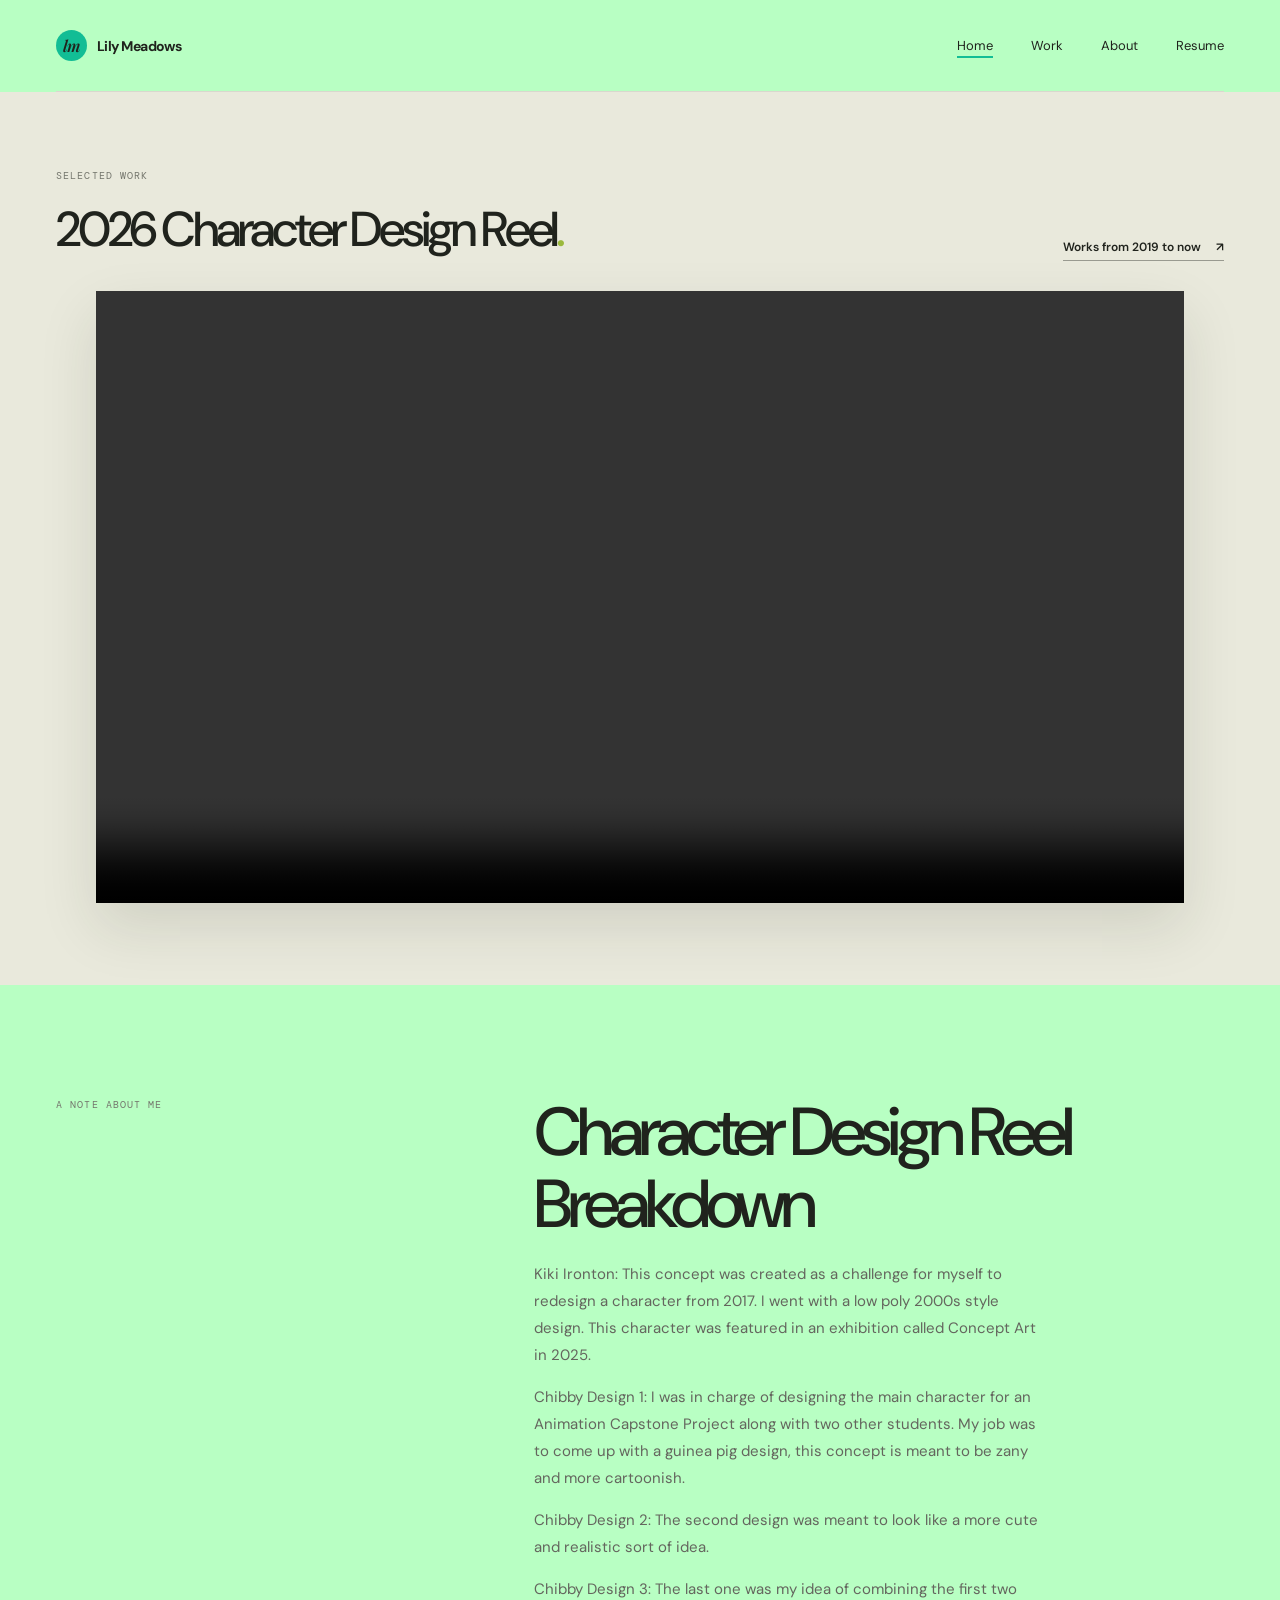
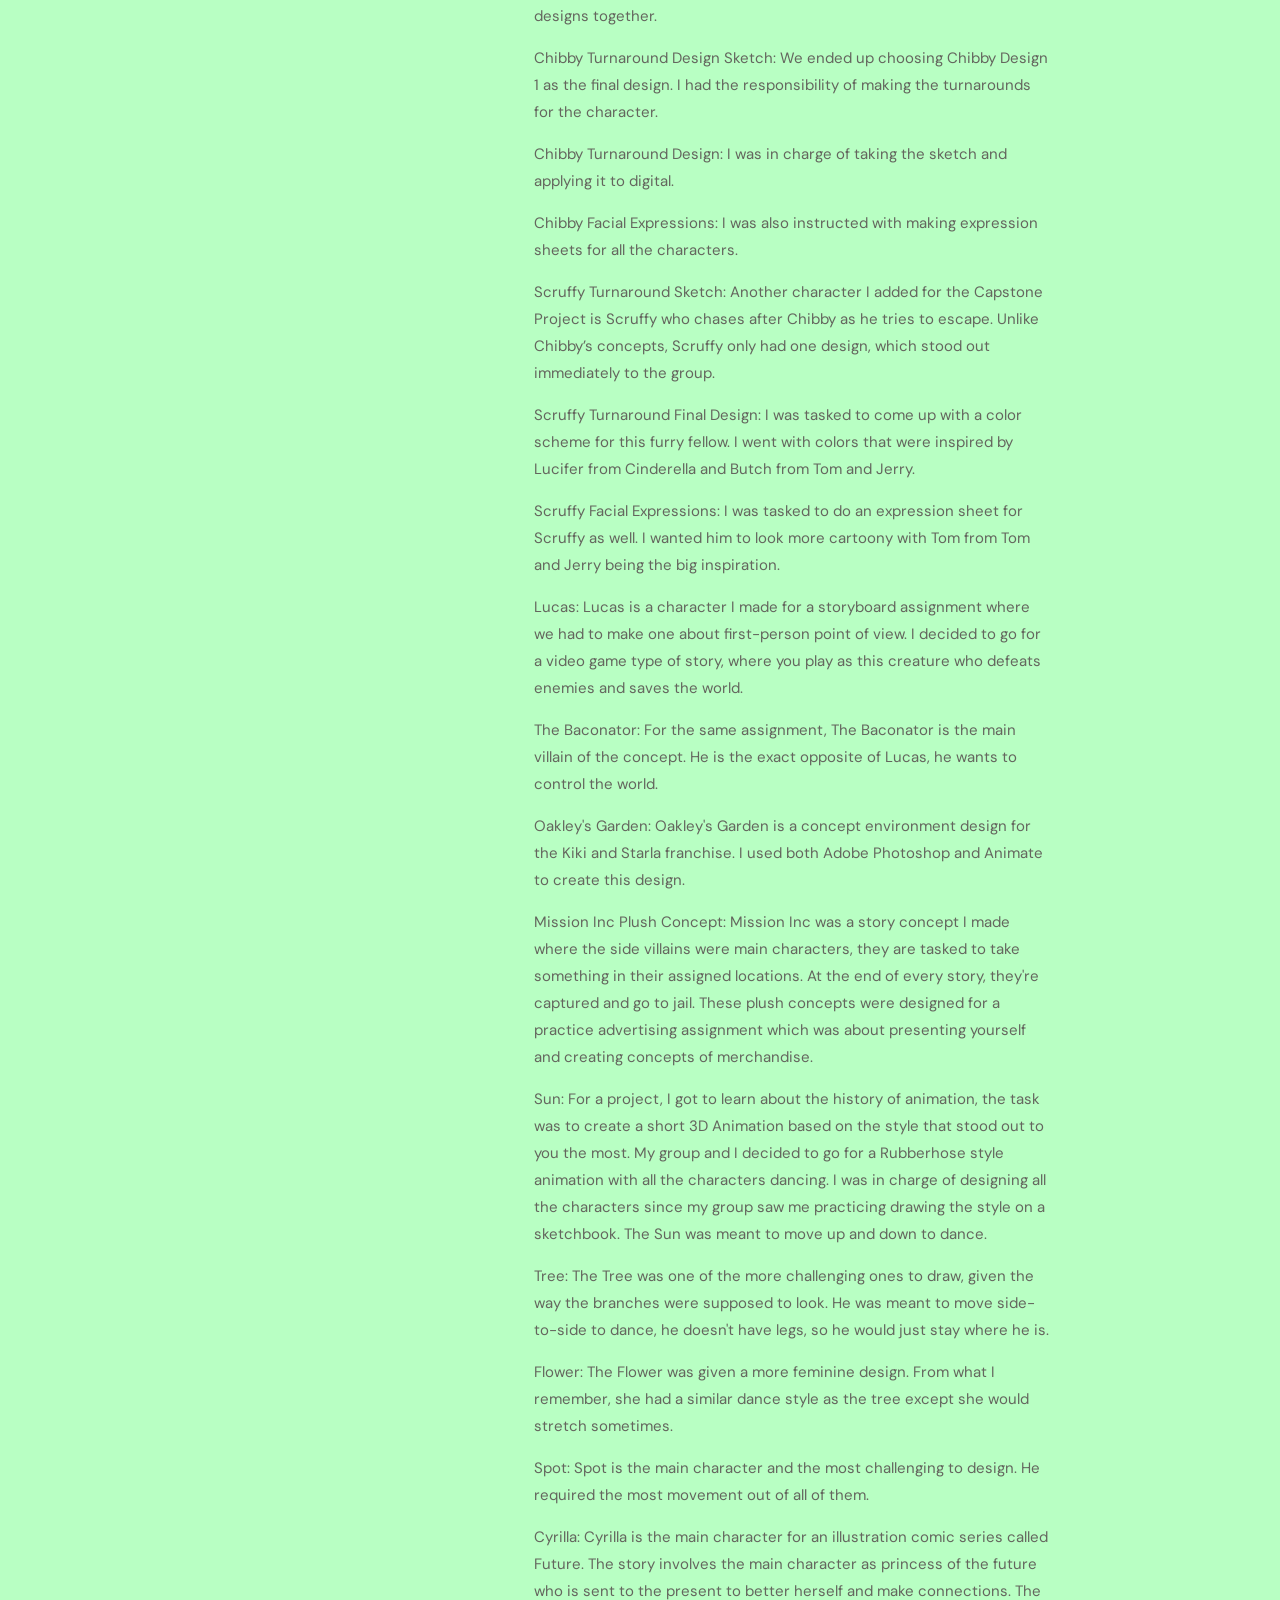
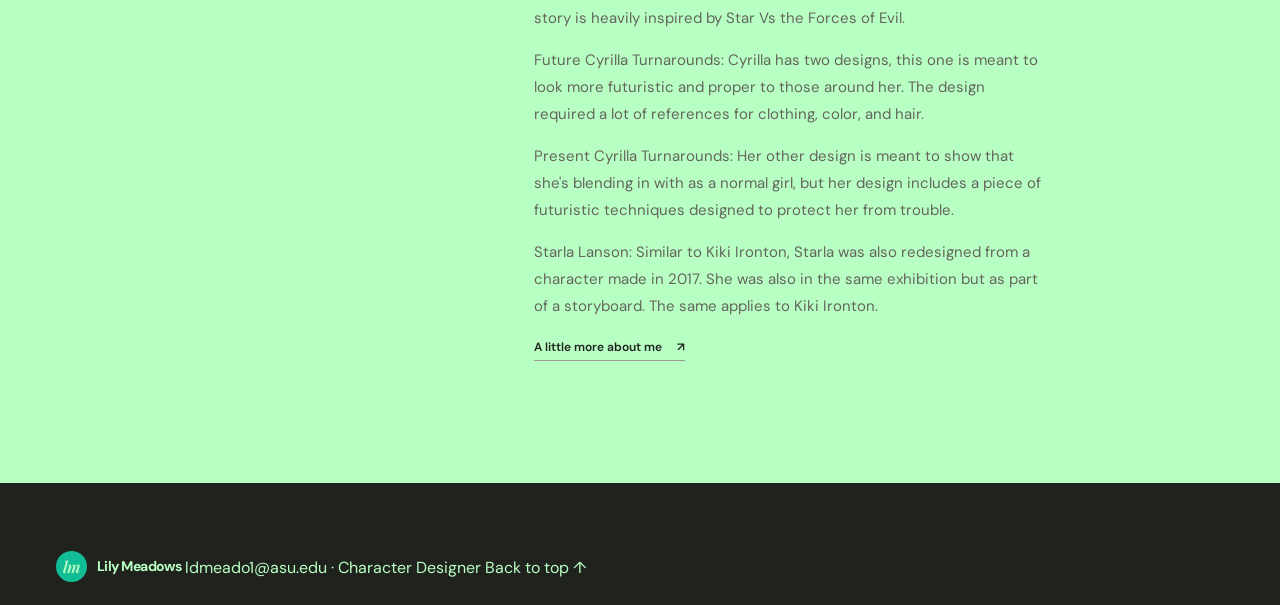
==== commit a570e860: "we" ====
--- a/index.html
+++ b/index.html
@@ -56,7 +56,7 @@
                 <p>Chibby Design 3: The last one was my idea of combining the first two designs together. </p>
                 <p>Chibby Turnaround Design Sketch: We ended up choosing Chibby Design 1 as the final design. I had the responsibility of making the turnarounds for the character.</p>
                 <p>Chibby Turnaround Design: I was in charge of taking the sketch and applying it to digital.</p>
-               </p>Chibby Facial Expressions: I was also instructed with making expression sheets for all the characters.</p>
+               <p>Chibby Facial Expressions: I was also instructed with making expression sheets for all the characters.</p>
                <p> Scruffy Turnaround Sketch: Another character I added for the Capstone Project is Scruffy who chases after Chibby as he tries to escape. Unlike Chibby’s concepts, Scruffy only had one design, which stood out immediately to the group.</p>
                <p>Scruffy Turnaround Final Design: I was tasked to come up with a color scheme for this furry fellow. I went with colors that were inspired by Lucifer from Cinderella and Butch from Tom and Jerry.</p>
                <p>Scruffy Facial Expressions: I was tasked to do an expression sheet for Scruffy as well. I wanted him to look more cartoony with Tom from Tom and Jerry being the big inspiration.</p>
@@ -68,6 +68,10 @@
                <p>Tree: The Tree was one of the more challenging ones to draw, given the way the branches were supposed to look. He was meant to move side-to-side to dance, he doesn't have legs, so he would just stay where he is.</p>
                <p>Flower: The Flower was given a more feminine design. From what I remember, she had a similar dance style as the tree except she would stretch sometimes.</p>
                <p>Spot: Spot is the main character and the most challenging to design. He required the most movement out of all of them.</p>
+               <p>Cyrilla: Cyrilla is the main character for an illustration comic series called Future. The story involves the main character as princess of the future who is sent to the present to better herself and make connections. The story is heavily inspired by Star Vs the Forces of Evil.</p>
+               <p> Future Cyrilla Turnarounds: Cyrilla has two designs, this one is meant to look more futuristic and proper to those around her. The design required a lot of references for clothing, color, and hair.</p>
+               <p>Present Cyrilla Turnarounds: Her other design is meant to show that she's blending in with as a normal girl, but her design includes a piece of futuristic techniques designed to protect her from trouble.</p>
+               <p>Starla Lanson: Similar to Kiki Ironton, Starla was also redesigned from a character made in 2017. She was also in the same exhibition but as part of a storyboard. The same applies to Kiki Ironton.</p>
 
 
 
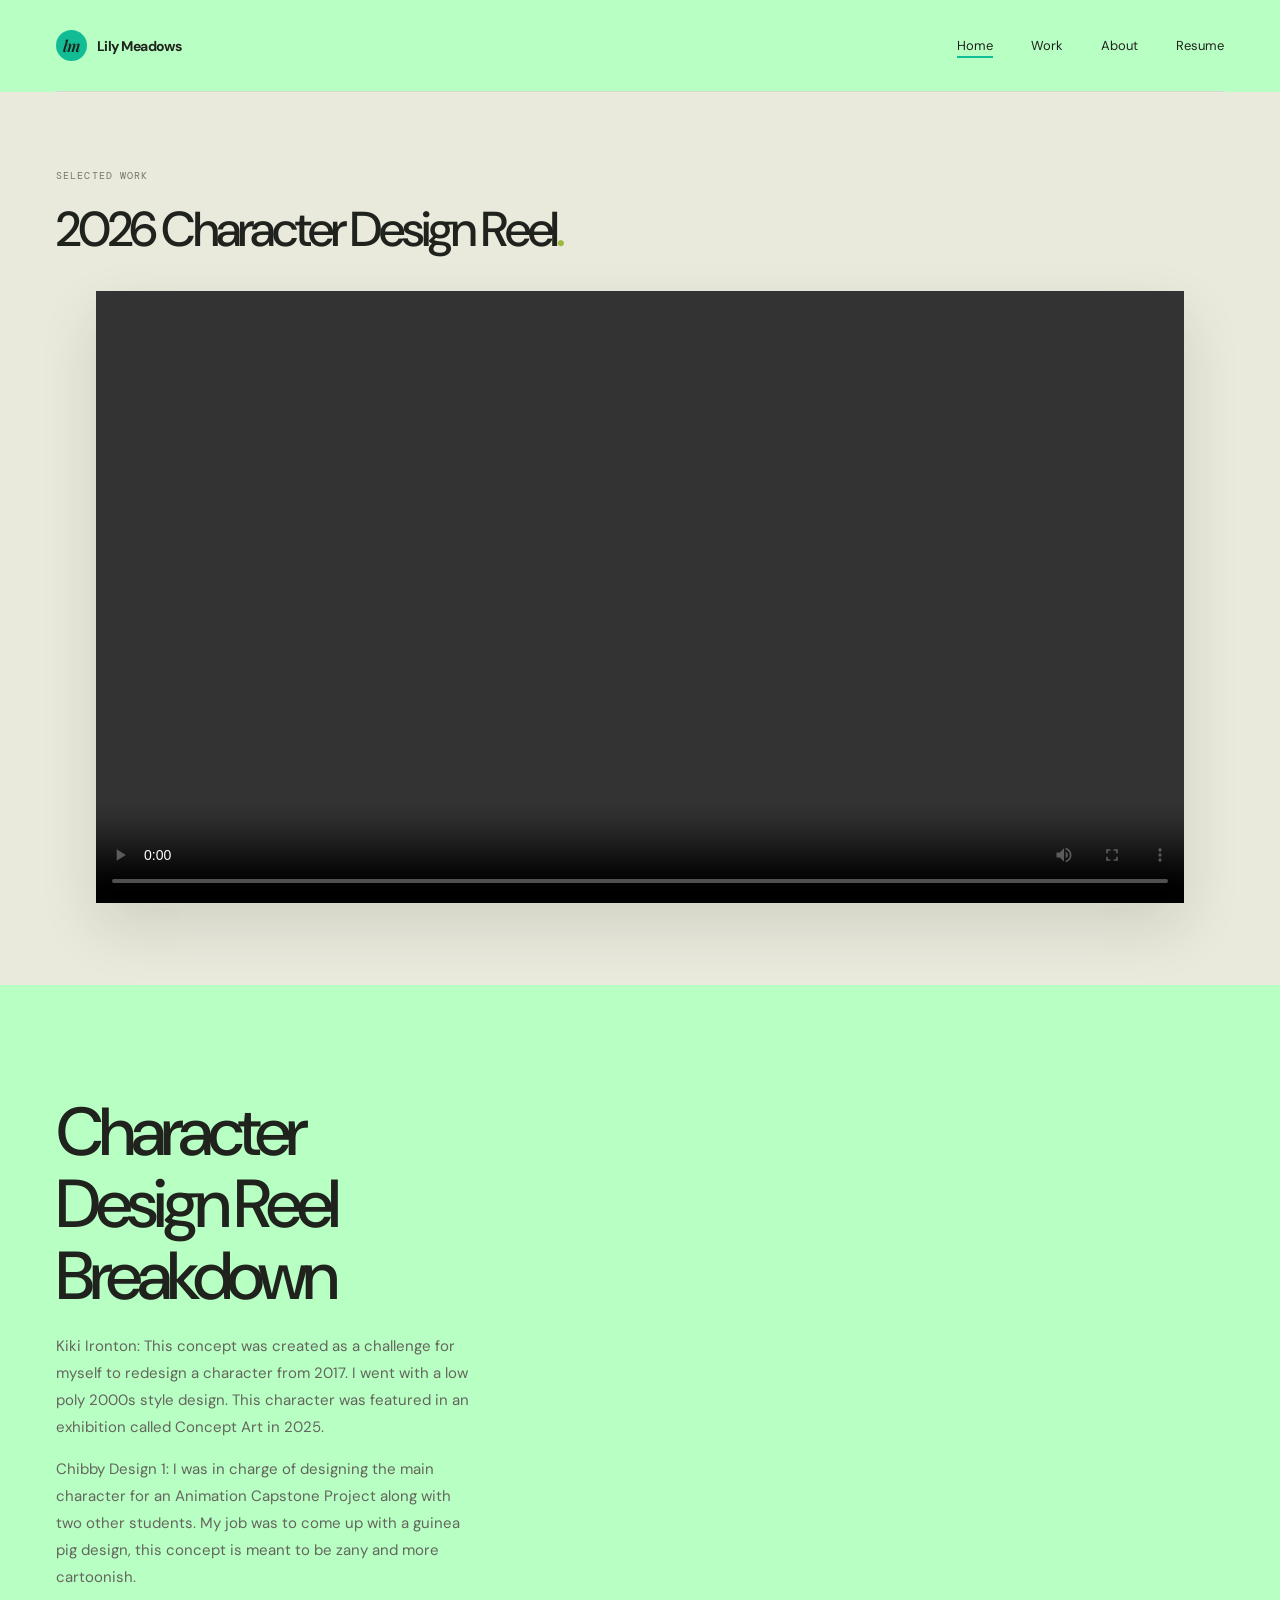
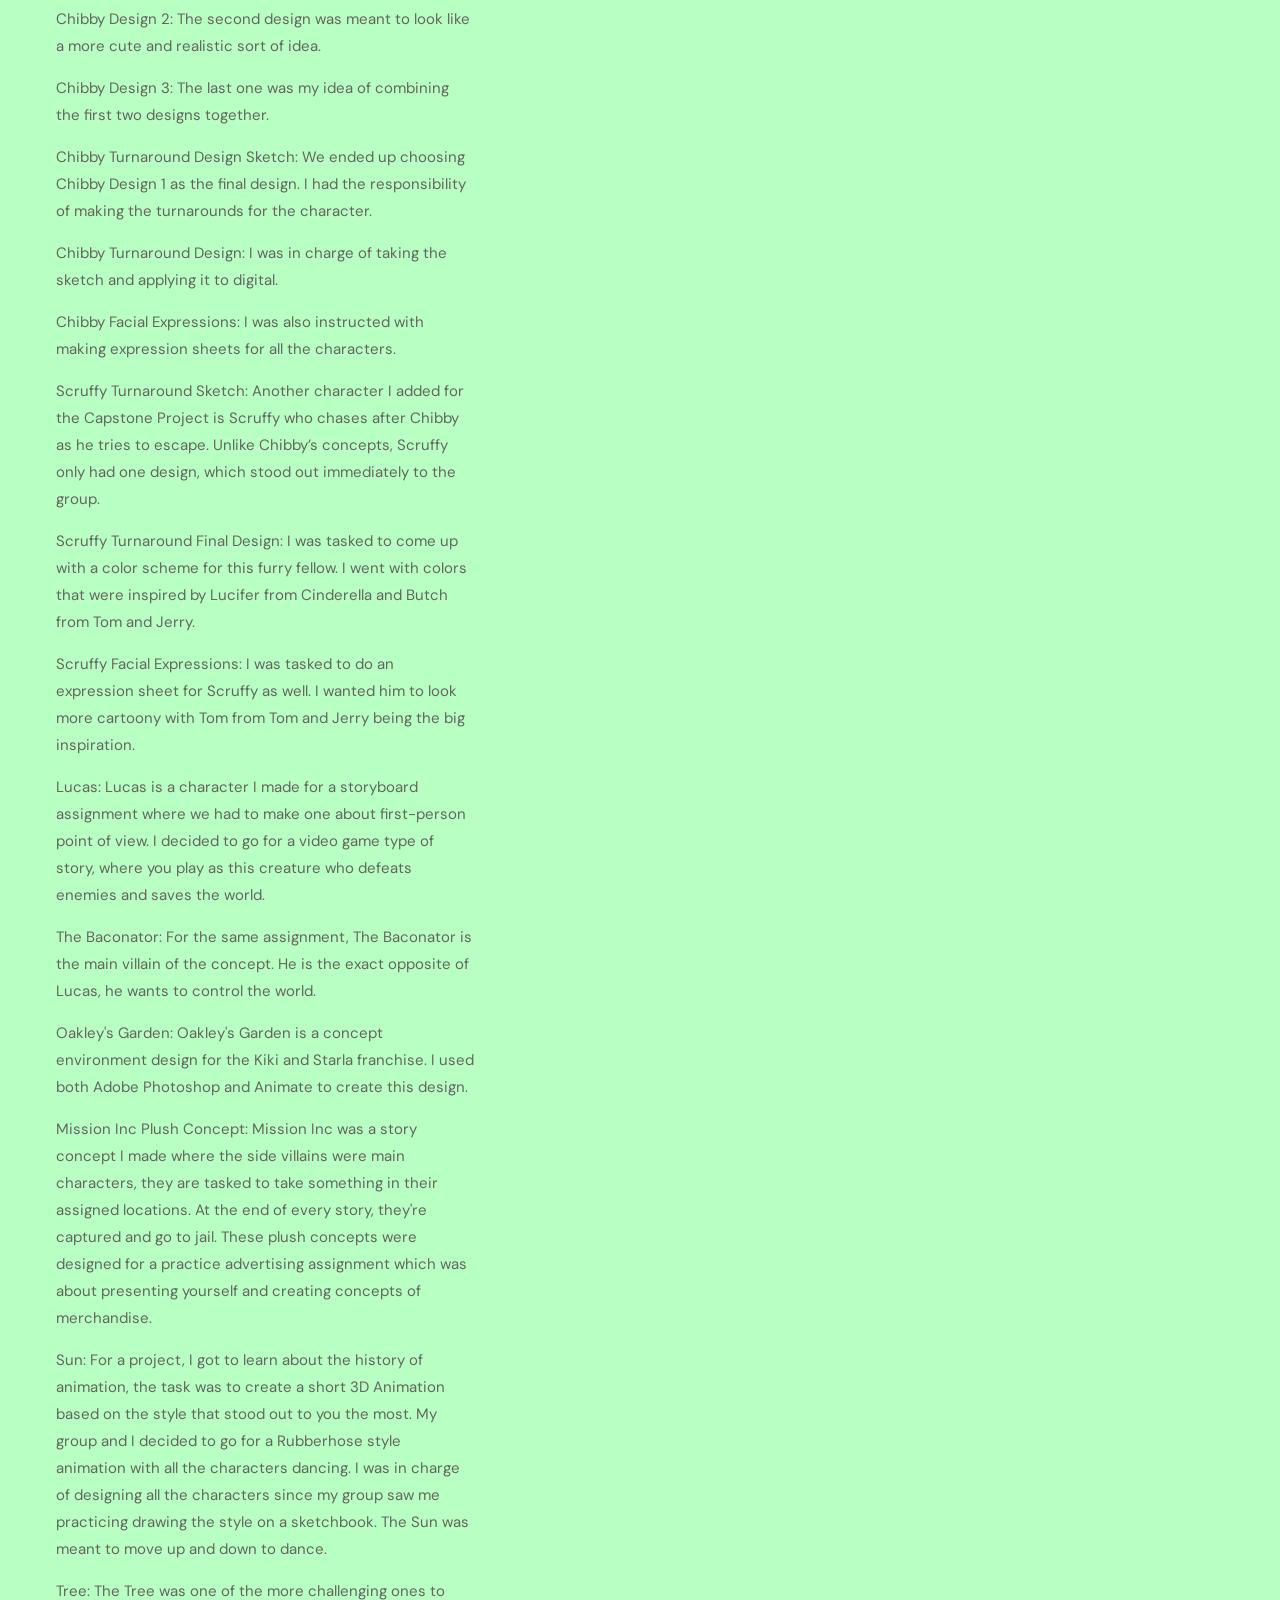
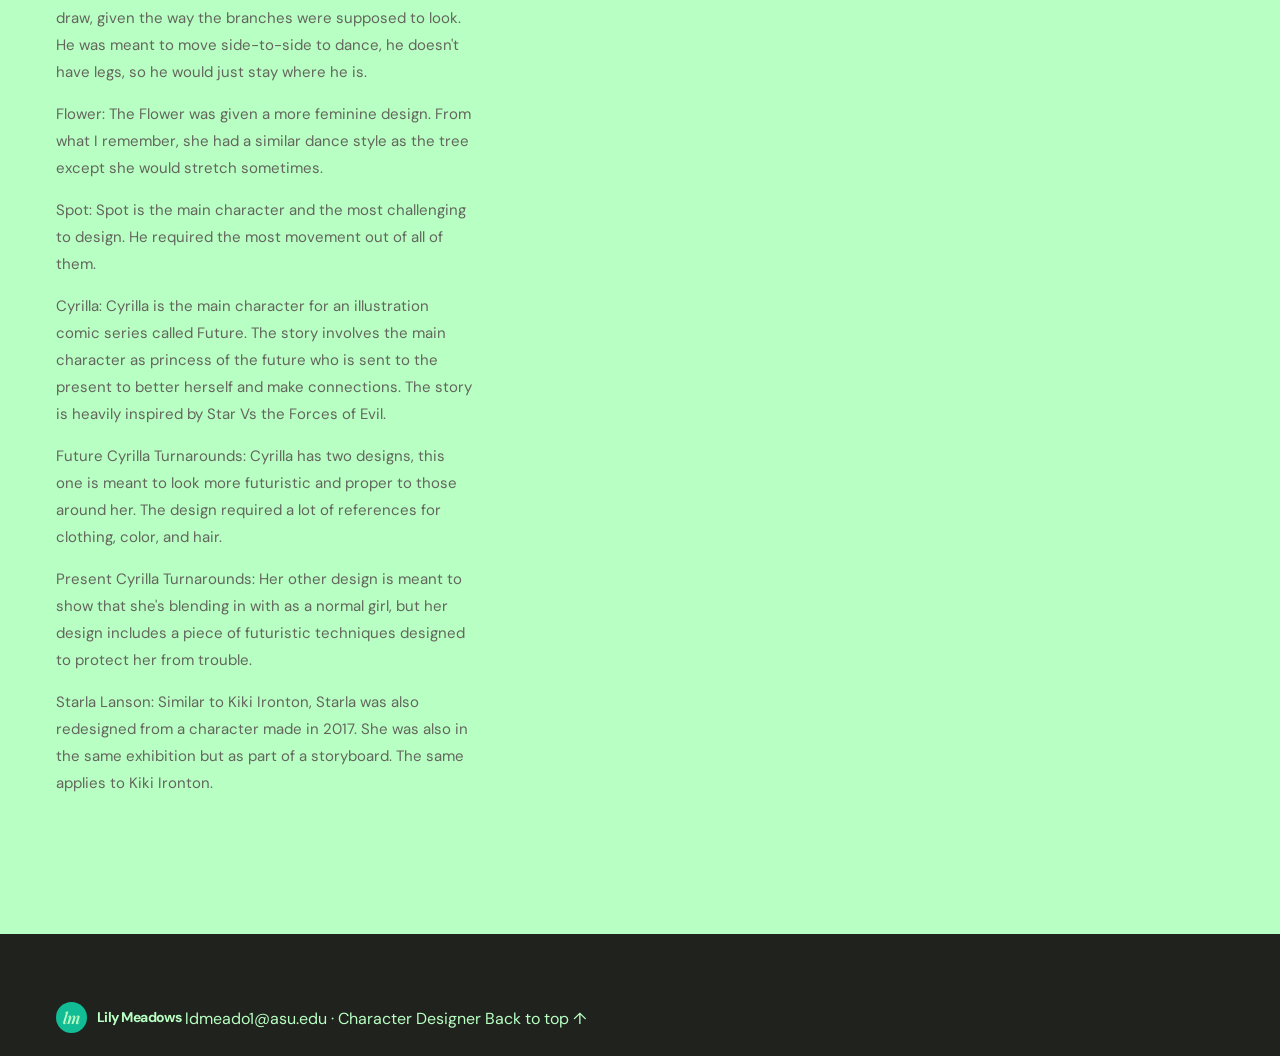
==== commit 7725d544: "go" ====
--- a/index.html
+++ b/index.html
@@ -34,7 +34,7 @@
                         <p class="eyebrow">Selected work</p>
                         <h2 id="feature-title">2026 Character Design Reel<span class="heading-period">.</span></h2>
                     </div>
-                    <a class="text-link" href="work.html">Works from 2019 to now <span aria-hidden="true">↗</span></a>
+                 
                 </div>
                 <figure class="reel" id="reel">
                     <div class="reel-screen">
@@ -47,7 +47,7 @@
         </section>
 
         <section class="home-about page-shell" aria-labelledby="home-about-title">
-            <p class="eyebrow">A note about me</p>
+           
             <div>
                 <h2 id="home-about-title">Character Design Reel Breakdown</h2>
                 <p>Kiki Ironton: This concept was created as a challenge for myself to redesign a character from 2017. I went with a low poly 2000s style design. This character was featured in an exhibition called Concept Art in 2025.</p>
@@ -75,7 +75,6 @@
 
 
 
-                <a class="text-link" href="about.html">A little more about me <span aria-hidden="true">↗</span></a>
             </div>
         </section>
     </main>
